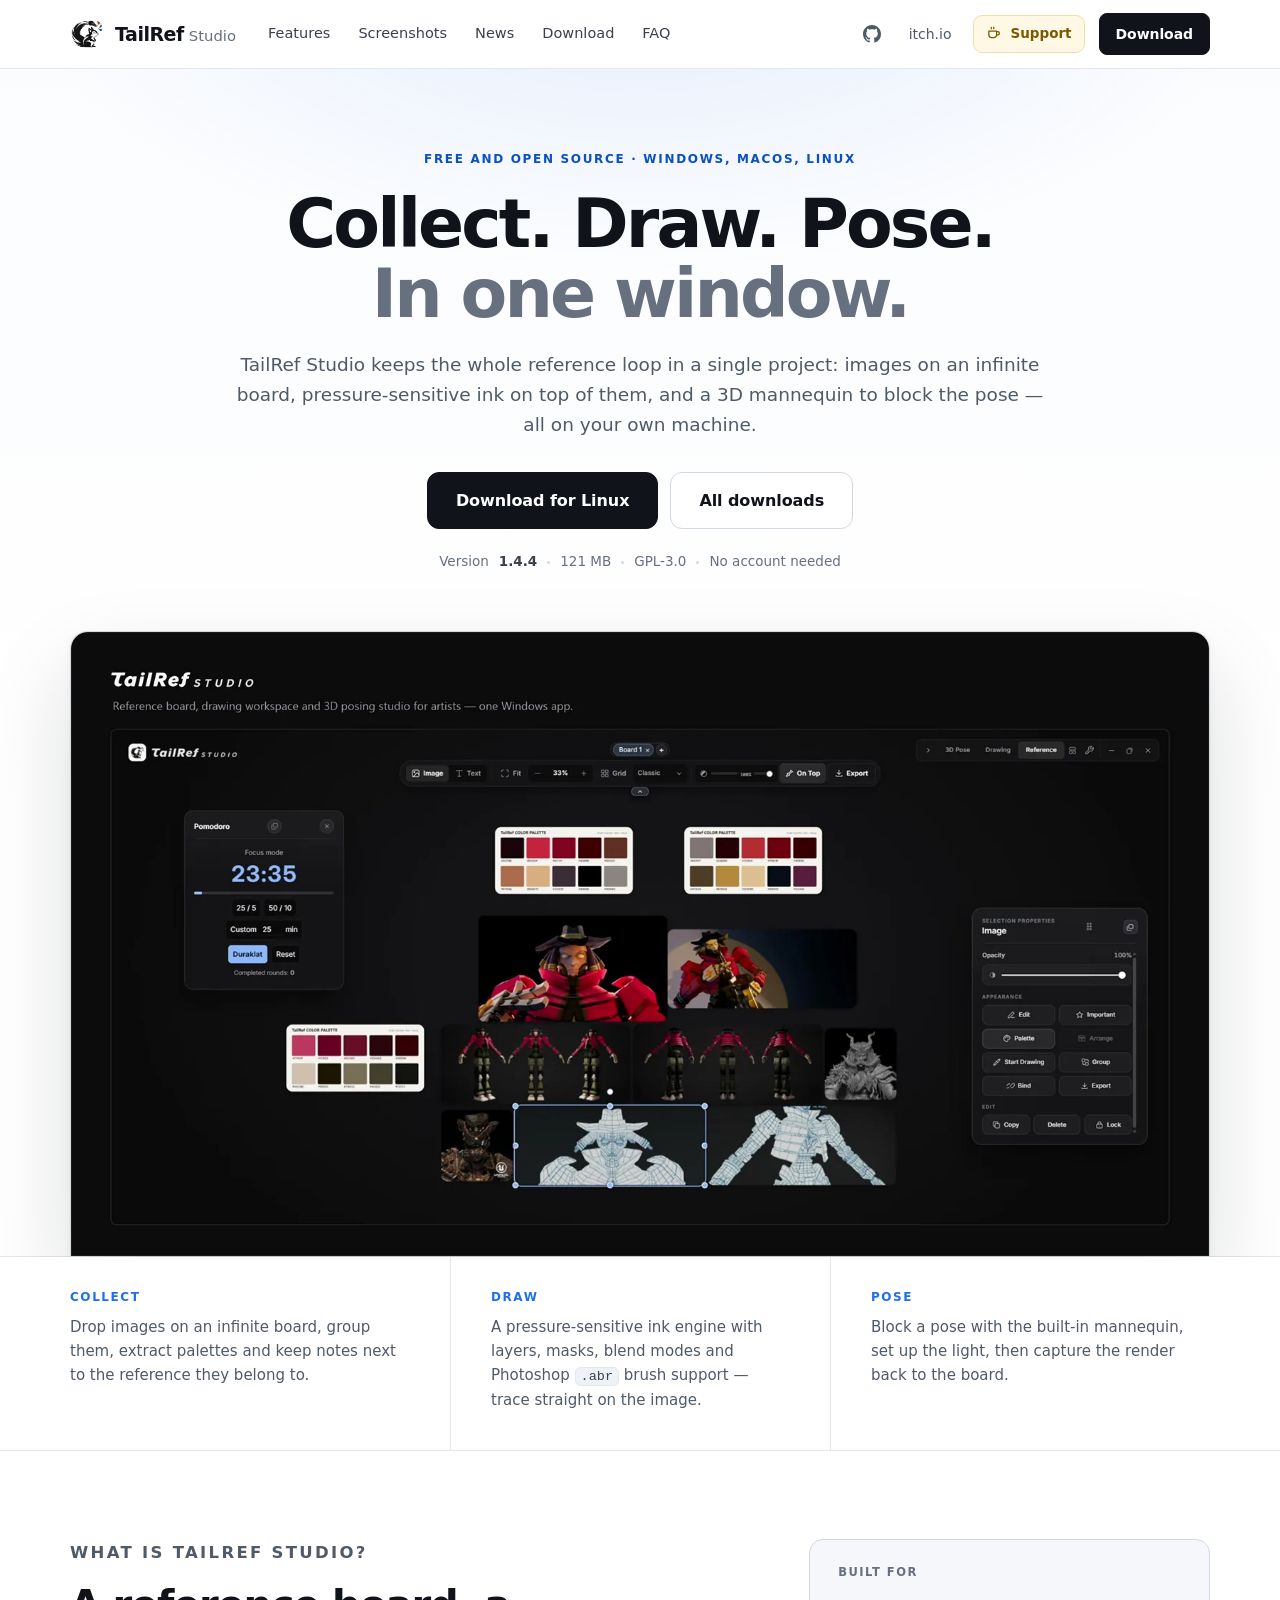
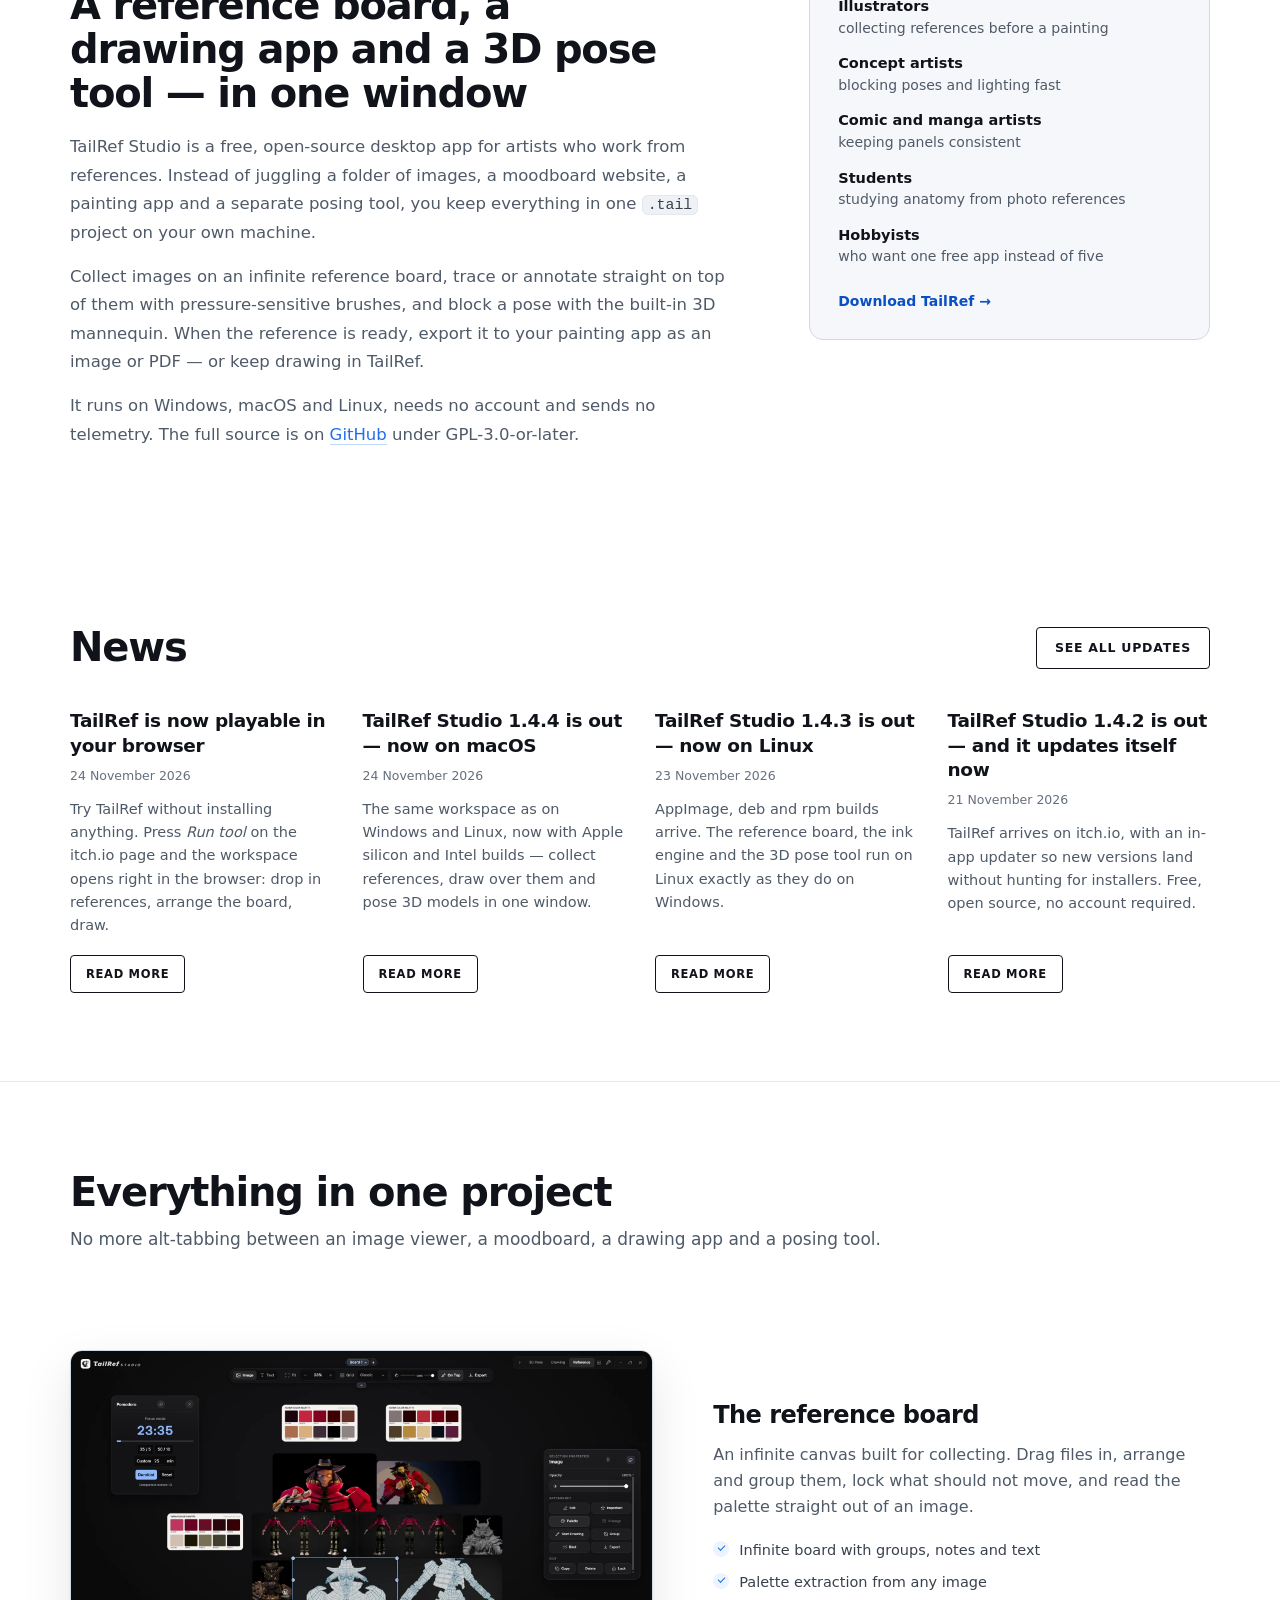
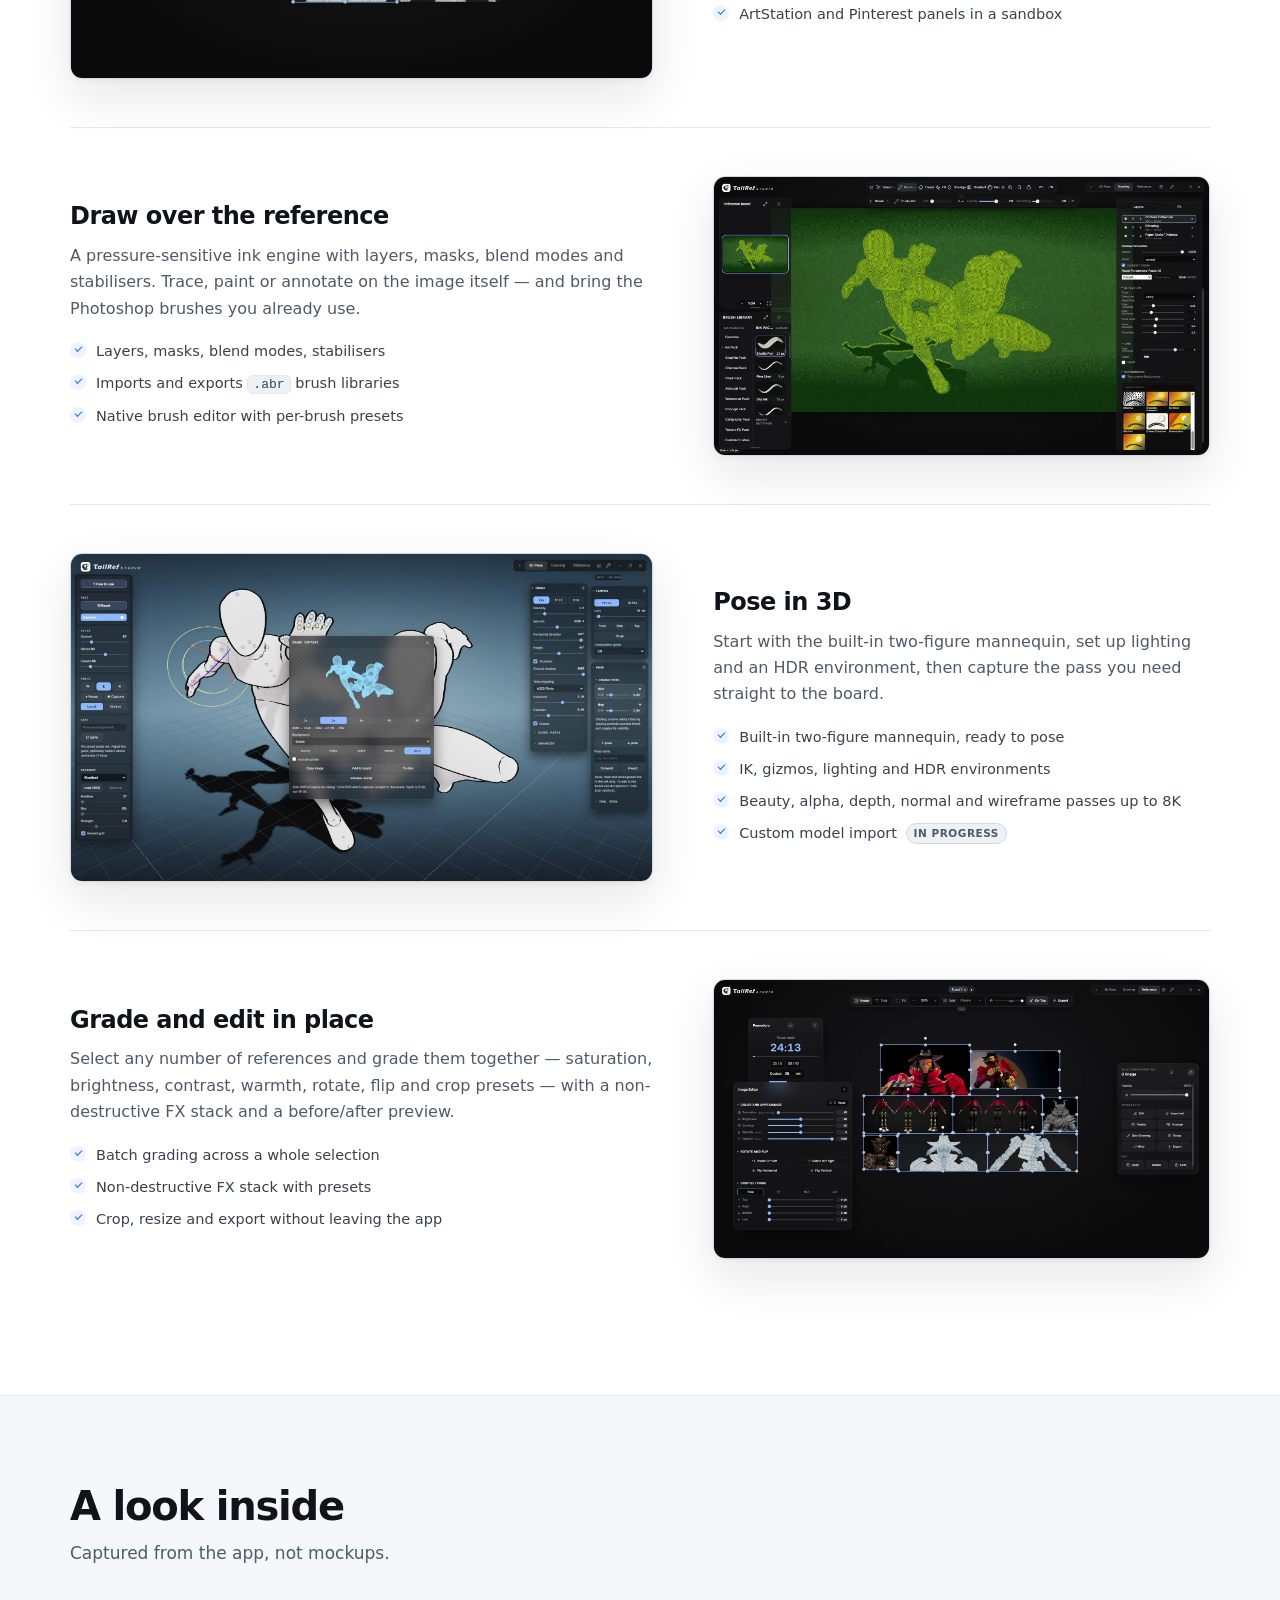
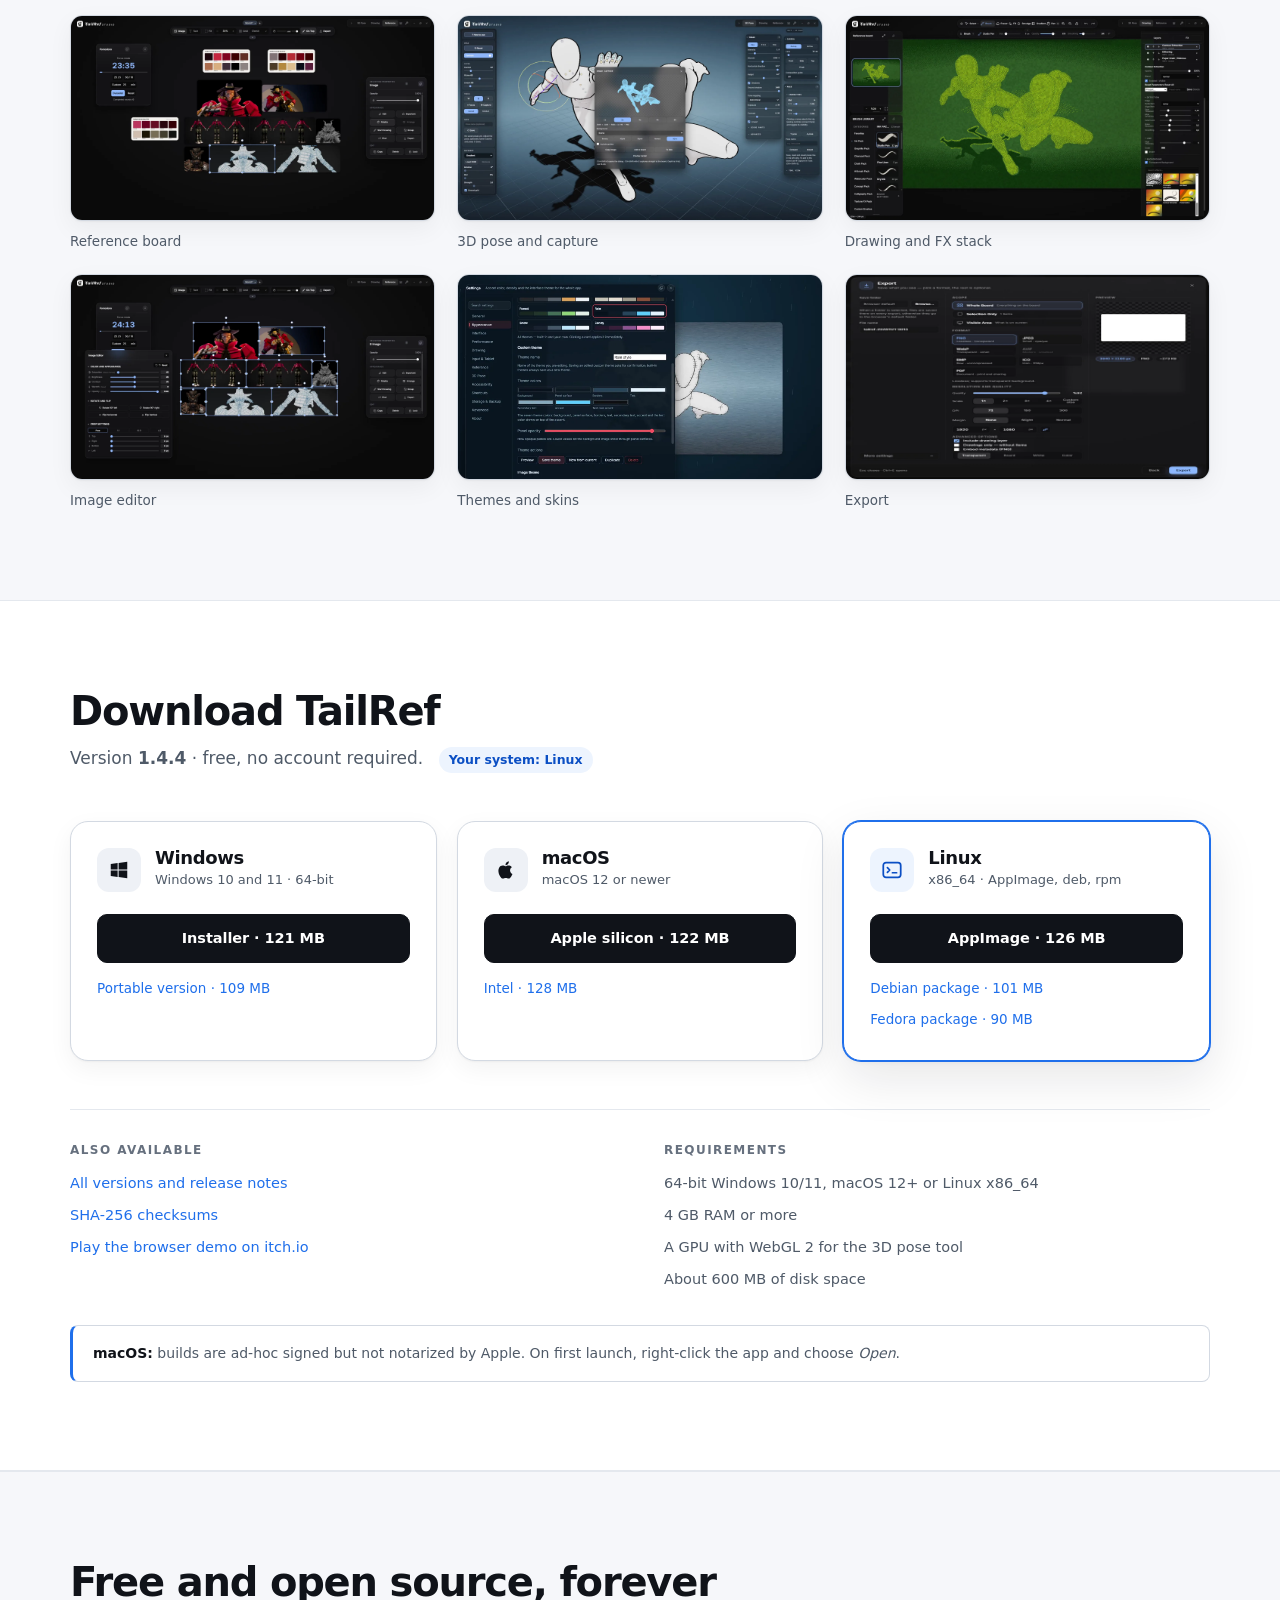
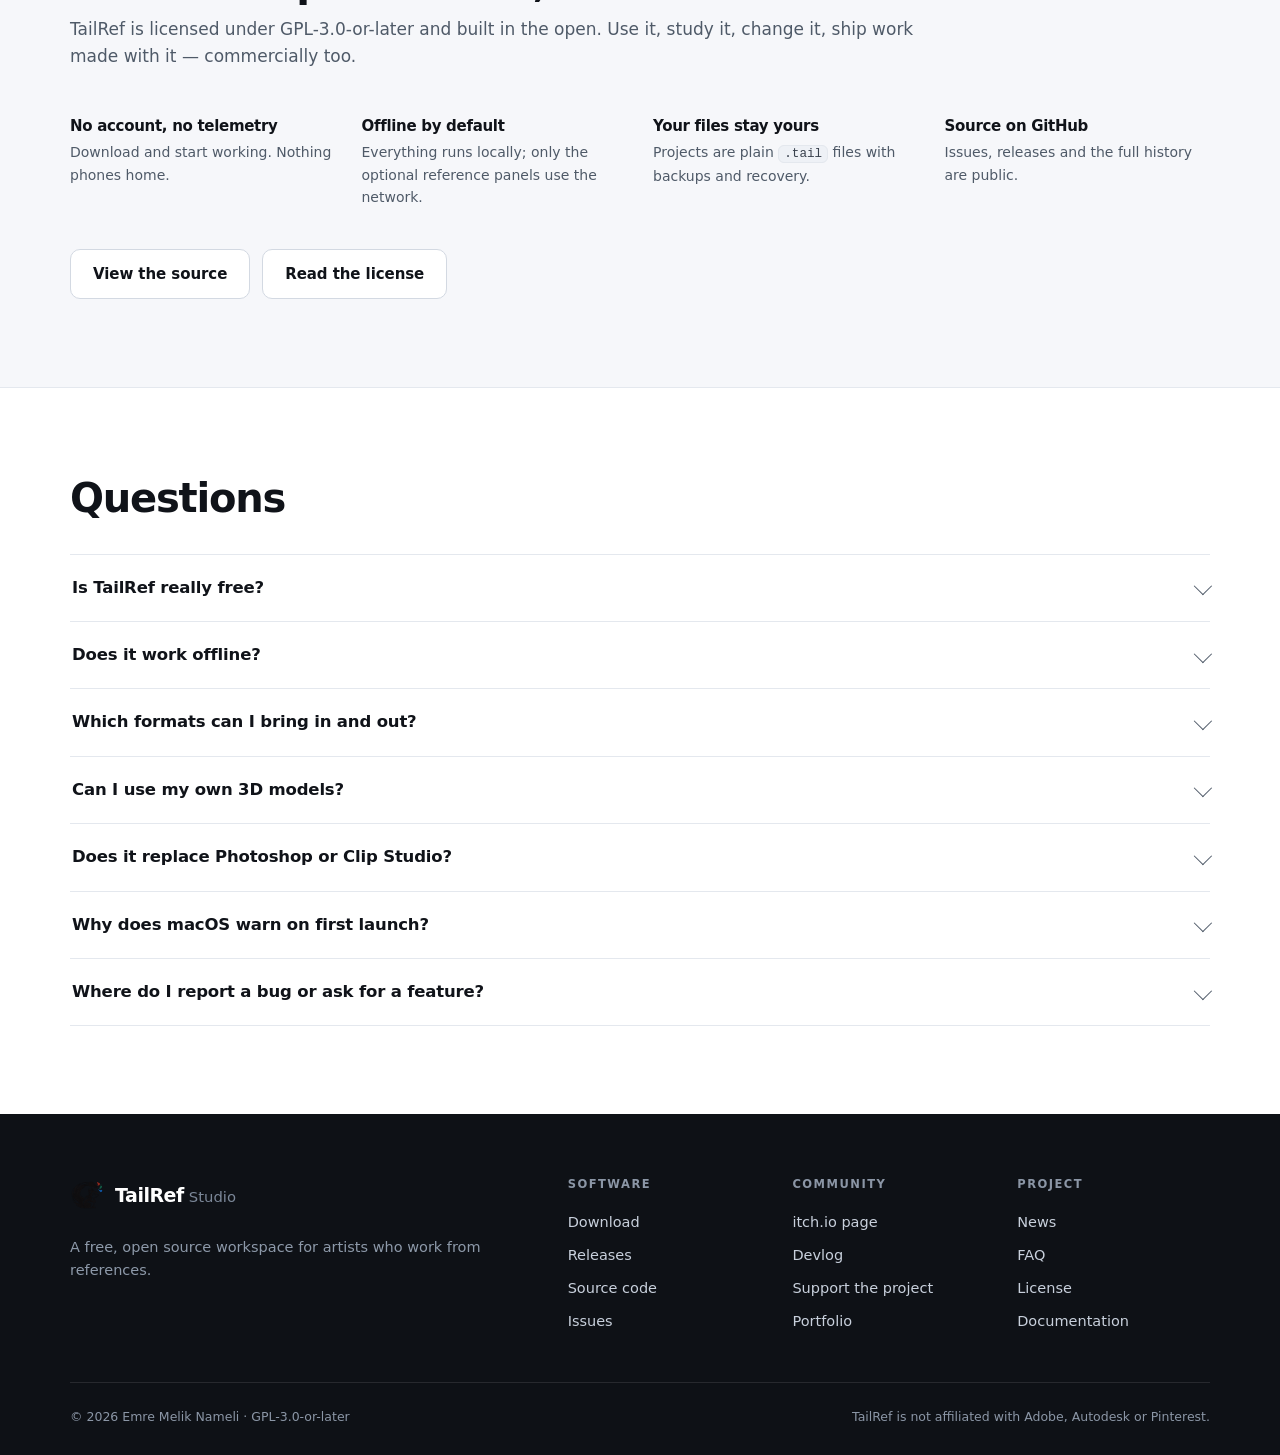
==== index.html @ 1ef4d55d "TailRef Studio website" ====
<!doctype html>
<html lang="en">
<head>
<meta charset="utf-8">
<meta name="viewport" content="width=device-width, initial-scale=1">
<title>TailRef Studio — Reference Board &amp; 3D Pose Tool for Artists</title>
<meta name="description" content="Free, open-source app for artists: collect references on an infinite board, draw over them with pressure-sensitive ink and pose 3D models in one window.">
<link rel="canonical" href="https://tailref.github.io/">
<meta name="robots" content="index, follow, max-image-preview:large, max-snippet:-1">
<meta name="theme-color" content="#ffffff">
<meta name="author" content="Emre Melik Nameli">
<meta name="color-scheme" content="light">
<link rel="preconnect" href="https://api.github.com" crossorigin>
<link rel="alternate" type="application/rss+xml" title="TailRef Studio news" href="https://tailref.github.io/feed.xml">

<meta property="og:type" content="website">
<meta property="og:locale" content="en_US">
<meta property="og:site_name" content="TailRef Studio">
<meta property="og:title" content="TailRef Studio — collect, draw and pose in one window">
<meta property="og:description" content="A free, open source workspace for artists: reference board, pressure-sensitive ink and a 3D pose tool in one project.">
<meta property="og:url" content="https://tailref.github.io/">
<meta property="og:image" content="https://tailref.github.io/assets/og.png">
<meta property="og:image:width" content="1280">
<meta property="og:image:height" content="640">
<meta property="og:image:alt" content="TailRef Studio workspace with a reference board, palettes and 3D poses">

<meta name="twitter:card" content="summary_large_image">
<meta name="twitter:title" content="TailRef Studio — collect, draw and pose in one window">
<meta name="twitter:description" content="Free, open source reference board, ink workspace and 3D pose tool for artists.">
<meta name="twitter:image" content="https://tailref.github.io/assets/og.png">

<link rel="icon" href="assets/favicon.png" sizes="256x256" type="image/png">
<link rel="apple-touch-icon" href="assets/favicon.png">
<link rel="stylesheet" href="styles.css">
<link rel="preload" as="image" href="assets/hero.webp" type="image/webp" fetchpriority="high">

<script type="application/ld+json">
{
  "@context": "https://schema.org",
  "@graph": [
    {
      "@type": "WebSite",
      "@id": "https://tailref.github.io/#website",
      "url": "https://tailref.github.io/",
      "name": "TailRef Studio",
      "description": "Free, open-source reference board, ink workspace and 3D pose tool for artists.",
      "inLanguage": "en",
      "publisher": { "@id": "https://tailref.github.io/#organization" }
    },
    {
      "@type": "Organization",
      "@id": "https://tailref.github.io/#organization",
      "name": "TailRef Studio",
      "url": "https://tailref.github.io/",
      "description": "An independent studio building free, open-source tools for artists.",
      "logo": {
        "@type": "ImageObject",
        "url": "https://tailref.github.io/assets/logo.png",
        "width": 512,
        "height": 512
      },
      "founder": { "@type": "Person", "name": "Emre Melik Nameli", "url": "https://roxsmb.github.io" },
      "sameAs": [
        "https://github.com/Roxsmb/tailref",
        "https://github.com/tailref",
        "https://roxsmb.itch.io/tailref",
        "https://www.buymeacoffee.com/roxsmb",
        "https://roxsmb.github.io"
      ]
    },
    {
      "@type": "SoftwareApplication",
      "@id": "https://tailref.github.io/#app",
      "name": "TailRef Studio",
      "alternateName": "TailRef",
      "applicationCategory": "DesignApplication",
      "applicationSubCategory": "Reference board, drawing and 3D posing app for artists",
      "operatingSystem": "Windows 10, Windows 11, macOS 12 or newer, Linux x86_64",
      "softwareVersion": "1.4.4",
      "license": "https://www.gnu.org/licenses/gpl-3.0.html",
      "isAccessibleForFree": true,
      "offers": { "@type": "Offer", "price": "0", "priceCurrency": "USD" },
      "downloadUrl": "https://tailref.github.io/#download",
      "installUrl": "https://tailref.github.io/#download",
      "releaseNotes": "https://tailref.github.io/news/release.html",
      "description": "TailRef Studio keeps the whole reference loop in one project: images on an infinite board, pressure-sensitive ink on top of them and a 3D mannequin to block the pose.",
      "featureList": [
        "Infinite reference board with groups, notes and palette extraction",
        "Pressure-sensitive ink engine with layers, masks and blend modes",
        "Photoshop .abr brush import and export",
        "3D posing with a built-in two-figure mannequin, IK and lighting",
        "Beauty, alpha, depth, normal and wireframe render passes up to 8K",
        "Batch image grading with a non-destructive FX stack",
        "Works offline; projects are plain .tail files"
      ],
      "screenshot": [
        "https://tailref.github.io/assets/board.jpg",
        "https://tailref.github.io/assets/draw.jpg",
        "https://tailref.github.io/assets/pose.jpg",
        "https://tailref.github.io/assets/editor.jpg"
      ],
      "author": { "@id": "https://tailref.github.io/#organization" },
      "publisher": { "@id": "https://tailref.github.io/#organization" },
      "sameAs": [
        "https://github.com/Roxsmb/tailref",
        "https://roxsmb.itch.io/tailref"
      ]
    },
    {
      "@type": "FAQPage",
      "@id": "https://tailref.github.io/#faq",
      "mainEntity": [
        {
          "@type": "Question",
          "name": "Is TailRef really free?",
          "acceptedAnswer": {
            "@type": "Answer",
            "text": "Yes. TailRef is free and open source under GPL-3.0-or-later. There is no paid tier, no subscription and no account. Donations are optional."
          }
        },
        {
          "@type": "Question",
          "name": "Does TailRef work offline?",
          "acceptedAnswer": {
            "@type": "Answer",
            "text": "Yes. Everything runs on your machine and projects are plain .tail files on your disk. Only the optional ArtStation and Pinterest panels and update checks use the internet."
          }
        },
        {
          "@type": "Question",
          "name": "Which formats can I bring in and out?",
          "acceptedAnswer": {
            "@type": "Answer",
            "text": "Images in the common web and print formats, plus Photoshop .abr brush libraries. Export as PNG, JPEG, WebP, AVIF, BMP, ICO or PDF."
          }
        },
        {
          "@type": "Question",
          "name": "Can I use my own 3D models?",
          "acceptedAnswer": {
            "@type": "Answer",
            "text": "Not yet. The built-in two-figure mannequin covers most posing work today, and loading your own FBX, GLTF/GLB and OBJ files is in development. Follow the devlog for updates."
          }
        },
        {
          "@type": "Question",
          "name": "Does TailRef replace Photoshop or Clip Studio?",
          "acceptedAnswer": {
            "@type": "Answer",
            "text": "No. TailRef is built for the reference and blocking stage: collect, annotate, pose, and take the result into your painting app as an image or PDF."
          }
        },
        {
          "@type": "Question",
          "name": "Why does macOS warn on first launch?",
          "acceptedAnswer": {
            "@type": "Answer",
            "text": "The builds are ad-hoc signed but not notarized by Apple. Right-click the app and choose Open once; after that it launches normally."
          }
        },
        {
          "@type": "Question",
          "name": "Where do I report a bug or ask for a feature?",
          "acceptedAnswer": {
            "@type": "Answer",
            "text": "Open an issue on GitHub. Small reproductions with the project file attached are the fastest way to get a fix."
          }
        }
      ]
    }
  ]
}
</script>
</head>
<body>
<a class="skip-link" href="#main">Skip to content</a>

<header class="site-head">
  <div class="wrap head-inner">
    <a class="brand" href="./" aria-label="TailRef Studio — home">
      <img class="brand-mark" src="assets/logo.png" width="36" height="36" alt="" decoding="async">
      <span class="brand-text">TailRef<em>Studio</em></span>
    </a>

          <button class="nav-btn" type="button" aria-label="Menu" aria-expanded="false" aria-controls="site-nav">
        <svg viewBox="0 0 24 24" width="18" height="18" fill="none" stroke="currentColor" stroke-width="2" stroke-linecap="round" aria-hidden="true"><path d="M4 7h16M4 12h16M4 17h16"/></svg>
      </button>
    <nav class="site-nav" id="site-nav" aria-label="Main">
      <a href="#features">Features</a>
      <a href="#screens">Screenshots</a>
      <a href="#news">News</a>
      <a href="#download">Download</a>
      <a href="#faq">FAQ</a>
    </nav>

    <div class="head-actions">
      <a class="head-link" href="https://github.com/Roxsmb/tailref" rel="noopener" aria-label="Source code on GitHub">
        <svg viewBox="0 0 16 16" width="18" height="18" aria-hidden="true" fill="currentColor"><path d="M8 0C3.58 0 0 3.58 0 8c0 3.54 2.29 6.53 5.47 7.59.4.07.55-.17.55-.38 0-.19-.01-.82-.01-1.49-2.01.37-2.53-.49-2.69-.94-.09-.23-.48-.94-.82-1.13-.28-.15-.68-.52-.01-.53.63-.01 1.08.58 1.23.82.72 1.21 1.87.87 2.33.66.07-.52.28-.87.51-1.07-1.78-.2-3.64-.89-3.64-3.95 0-.87.31-1.59.82-2.15-.08-.2-.36-1.02.08-2.12 0 0 .67-.21 2.2.82.64-.18 1.32-.27 2-.27s1.36.09 2 .27c1.53-1.04 2.2-.82 2.2-.82.44 1.1.16 1.92.08 2.12.51.56.82 1.27.82 2.15 0 3.07-1.87 3.75-3.65 3.95.29.25.54.73.54 1.48 0 1.07-.01 1.93-.01 2.2 0 .21.15.46.55.38A7.995 7.995 0 0 0 16 8c0-4.42-3.58-8-8-8Z"/></svg>
      </a>
      <a class="head-link head-link-text" href="https://roxsmb.itch.io/tailref" rel="noopener">itch.io</a>
            <a class="head-link head-link-support" href="https://www.buymeacoffee.com/roxsmb" rel="noopener" aria-label="Support TailRef — buy me a coffee">
        <svg viewBox="0 0 24 24" width="17" height="17" fill="none" stroke="currentColor" stroke-width="1.8" stroke-linecap="round" stroke-linejoin="round" aria-hidden="true"><path d="M4 8.5h11v5.2a4 4 0 0 1-4 4H8a4 4 0 0 1-4-4V8.5Z"/><path d="M15 9.5h1.7a2.2 2.2 0 0 1 0 4.4H15"/><path d="M7.5 3.4v1.8M11 3v2.2"/></svg>
        <span class="support-text">Support</span>
      </a>
      <a class="btn btn-sm" href="#download" data-primary-download>Download</a>
    </div>
  </div>
</header>

<main id="main">

  <section class="hero">
    <div class="wrap hero-copy">
      <p class="eyebrow">Free and open source · Windows, macOS, Linux</p>
      <h1>Collect. Draw. Pose.<span>In one window.</span></h1>
      <p class="lede">TailRef Studio keeps the whole reference loop in a single project: images on an infinite board, pressure-sensitive ink on top of them, and a 3D mannequin to block the pose — all on your own machine.</p>

      <div class="hero-cta">
        <a class="btn btn-lg" href="https://github.com/Roxsmb/tailref/releases/download/v1.4.4/Windows-TailRef-1.4.4-Setup.exe" data-primary-download data-os-label>Download for Windows</a>
        <a class="btn btn-lg btn-ghost" href="#download">All downloads</a>
      </div>

      <p class="hero-meta">
        Version <strong data-version>1.4.4</strong>
        <span class="dot" aria-hidden="true"></span> <span data-os-size>121 MB</span>
        <span class="dot" aria-hidden="true"></span> GPL-3.0
        <span class="dot" aria-hidden="true"></span> No account needed
      </p>
    </div>

    <figure class="hero-shot">
      <div class="wrap">
        <picture><source srcset="assets/hero.webp" type="image/webp"><img src="assets/hero.png" width="1600" height="878" alt="The TailRef Studio workspace: a reference board with palettes, 3D poses, a selection panel and a pomodoro timer" fetchpriority="high" decoding="async"></picture>
      </div>
    </figure>
  </section>

  <section class="pillars" aria-label="What TailRef does">
    <div class="wrap pillars-grid">
      <div class="pillar">
        <h2>Collect</h2>
        <p>Drop images on an infinite board, group them, extract palettes and keep notes next to the reference they belong to.</p>
      </div>
      <div class="pillar">
        <h2>Draw</h2>
        <p>A pressure-sensitive ink engine with layers, masks, blend modes and Photoshop <code>.abr</code> brush support — trace straight on the image.</p>
      </div>
      <div class="pillar">
        <h2>Pose</h2>
        <p>Block a pose with the built-in mannequin, set up the light, then capture the render back to the board.</p>
      </div>
    </div>
  </section>

  <section id="what-is" class="section intro">
    <div class="wrap intro-grid">
      <div class="intro-copy">
        <p class="eyebrow">What is TailRef Studio?</p>
        <h2 class="section-title">A reference board, a drawing app and a 3D pose tool — in one window</h2>
        <p>TailRef Studio is a free, open-source desktop app for artists who work from references. Instead of juggling a folder of images, a moodboard website, a painting app and a separate posing tool, you keep everything in one <code>.tail</code> project on your own machine.</p>
        <p>Collect images on an infinite reference board, trace or annotate straight on top of them with pressure-sensitive brushes, and block a pose with the built-in 3D mannequin. When the reference is ready, export it to your painting app as an image or PDF — or keep drawing in TailRef.</p>
        <p>It runs on Windows, macOS and Linux, needs no account and sends no telemetry. The full source is on <a href="https://github.com/Roxsmb/tailref" rel="noopener">GitHub</a> under GPL-3.0-or-later.</p>
      </div>
      <aside class="intro-side">
        <h3>Built for</h3>
        <ul class="intro-list">
          <li><strong>Illustrators</strong> collecting references before a painting</li>
          <li><strong>Concept artists</strong> blocking poses and lighting fast</li>
          <li><strong>Comic and manga artists</strong> keeping panels consistent</li>
          <li><strong>Students</strong> studying anatomy from photo references</li>
          <li><strong>Hobbyists</strong> who want one free app instead of five</li>
        </ul>
        <a class="link-arrow" href="#download">Download TailRef <span aria-hidden="true">→</span></a>
      </aside>
    </div>
  </section>

  <section id="news" class="section news">
    <div class="wrap">
      <div class="section-head">
        <h2 class="section-title">News</h2>
        <a class="btn btn-outline" href="news/">See all updates</a>
      </div>

      <div class="news-grid" data-news-list data-news-base="news/" data-news-limit="4" data-news-feed="news.json">
        <article class="news-card" data-date="2026-11-24">
          <h3><a href="news/tailref-is-now-playable-in-your-browser.html" rel="noopener">TailRef is now playable in your browser</a></h3>
          <p class="news-date">24 November 2026</p>
          <p class="news-excerpt">Try TailRef without installing anything. Press <em>Run tool</em> on the itch.io page and the workspace opens right in the browser: drop in references, arrange the board, draw.</p>
          <a class="btn btn-outline btn-xs" href="news/tailref-is-now-playable-in-your-browser.html" rel="noopener" >Read more<span class="sr-only">: TailRef is now playable in your browser</span></a>
        </article>

        <article class="news-card" data-release="1.4.4" data-date="2026-11-24">
          <h3><a href="news/tailref-studio-144-is-out-now-on-macos.html" rel="noopener">TailRef Studio 1.4.4 is out — now on macOS</a></h3>
          <p class="news-date">24 November 2026</p>
          <p class="news-excerpt">The same workspace as on Windows and Linux, now with Apple silicon and Intel builds — collect references, draw over them and pose 3D models in one window.</p>
          <a class="btn btn-outline btn-xs" href="news/tailref-studio-144-is-out-now-on-macos.html" rel="noopener" >Read more<span class="sr-only">: TailRef Studio 1.4.4 is out — now on macOS</span></a>
        </article>

        <article class="news-card" data-release="1.4.3" data-date="2026-11-23">
          <h3><a href="news/tailref-studio-143-is-out-now-on-linux.html" rel="noopener">TailRef Studio 1.4.3 is out — now on Linux</a></h3>
          <p class="news-date">23 November 2026</p>
          <p class="news-excerpt">AppImage, deb and rpm builds arrive. The reference board, the ink engine and the 3D pose tool run on Linux exactly as they do on Windows.</p>
          <a class="btn btn-outline btn-xs" href="news/tailref-studio-143-is-out-now-on-linux.html" rel="noopener" >Read more<span class="sr-only">: TailRef Studio 1.4.3 is out — now on Linux</span></a>
        </article>

        <article class="news-card" data-release="1.4.2" data-date="2026-11-21">
          <h3><a href="news/tailref-studio-142-is-out-and-it-updates-itself-now.html" rel="noopener">TailRef Studio 1.4.2 is out — and it updates itself now</a></h3>
          <p class="news-date">21 November 2026</p>
          <p class="news-excerpt">TailRef arrives on itch.io, with an in-app updater so new versions land without hunting for installers. Free, open source, no account required.</p>
          <a class="btn btn-outline btn-xs" href="news/tailref-studio-142-is-out-and-it-updates-itself-now.html" rel="noopener" >Read more<span class="sr-only">: TailRef Studio 1.4.2 is out — and it updates itself now</span></a>
        </article>
      </div>
    </div>
  </section>

  <section id="features" class="section">
    <div class="wrap">
      <h2 class="section-title">Everything in one project</h2>
      <p class="section-sub">No more alt-tabbing between an image viewer, a moodboard, a drawing app and a posing tool.</p>

      <article class="feature">
        <div class="feature-media">
          <picture><source srcset="assets/board.webp" type="image/webp"><img src="assets/board.jpg" width="1920" height="1080" loading="lazy" alt="Reference board with grouped images, colour palettes and selected images" decoding="async"></picture>
        </div>
        <div class="feature-copy">
          <h3>The reference board</h3>
          <p>An infinite canvas built for collecting. Drag files in, arrange and group them, lock what should not move, and read the palette straight out of an image.</p>
          <ul class="checks">
            <li>Infinite board with groups, notes and text</li>
            <li>Palette extraction from any image</li>
            <li>ArtStation and Pinterest panels in a sandbox</li>
          </ul>
        </div>
      </article>

      <article class="feature reverse">
        <div class="feature-media">
          <picture><source srcset="assets/draw.webp" type="image/webp"><img src="assets/draw.jpg" width="1920" height="1080" loading="lazy" alt="Drawing over a reference image with the brush engine and the FX stack" decoding="async"></picture>
        </div>
        <div class="feature-copy">
          <h3>Draw over the reference</h3>
          <p>A pressure-sensitive ink engine with layers, masks, blend modes and stabilisers. Trace, paint or annotate on the image itself — and bring the Photoshop brushes you already use.</p>
          <ul class="checks">
            <li>Layers, masks, blend modes, stabilisers</li>
            <li>Imports and exports <code>.abr</code> brush libraries</li>
            <li>Native brush editor with per-brush presets</li>
          </ul>
        </div>
      </article>

      <article class="feature">
        <div class="feature-media">
          <picture><source srcset="assets/pose.webp" type="image/webp"><img src="assets/pose.jpg" width="1920" height="1080" loading="lazy" alt="Posing a 3D mannequin and capturing renders to the reference board" decoding="async"></picture>
        </div>
        <div class="feature-copy">
          <h3>Pose in 3D</h3>
          <p>Start with the built-in two-figure mannequin, set up lighting and an HDR environment, then capture the pass you need straight to the board.</p>
          <ul class="checks">
            <li>Built-in two-figure mannequin, ready to pose</li>
            <li>IK, gizmos, lighting and HDR environments</li>
            <li>Beauty, alpha, depth, normal and wireframe passes up to 8K</li>
            <li>Custom model import <span class="soon">in progress</span></li>
          </ul>
        </div>
      </article>

      <article class="feature reverse">
        <div class="feature-media">
          <picture><source srcset="assets/editor.webp" type="image/webp"><img src="assets/editor.jpg" width="1920" height="1080" loading="lazy" alt="The built-in image editor with crop, resize and adjustment tools" decoding="async"></picture>
        </div>
        <div class="feature-copy">
          <h3>Grade and edit in place</h3>
          <p>Select any number of references and grade them together — saturation, brightness, contrast, warmth, rotate, flip and crop presets — with a non-destructive FX stack and a before/after preview.</p>
          <ul class="checks">
            <li>Batch grading across a whole selection</li>
            <li>Non-destructive FX stack with presets</li>
            <li>Crop, resize and export without leaving the app</li>
          </ul>
        </div>
      </article>
    </div>
  </section>

  <section id="screens" class="section section-soft">
    <div class="wrap">
      <h2 class="section-title">A look inside</h2>
      <p class="section-sub">Captured from the app, not mockups.</p>
      <div class="gallery">
        <figure>
          <a href="assets/board.jpg" target="_blank" rel="noopener"><picture><source srcset="assets/board.webp" type="image/webp"><img src="assets/board.jpg" width="1920" height="1080" loading="lazy" alt="Reference board with grouped images and palettes" decoding="async"></picture></a>
          <figcaption>Reference board</figcaption>
        </figure>
        <figure>
          <a href="assets/pose.jpg" target="_blank" rel="noopener"><picture><source srcset="assets/pose.webp" type="image/webp"><img src="assets/pose.jpg" width="1920" height="1080" loading="lazy" alt="3D mannequin posed and captured to the board" decoding="async"></picture></a>
          <figcaption>3D pose and capture</figcaption>
        </figure>
        <figure>
          <a href="assets/draw.jpg" target="_blank" rel="noopener"><picture><source srcset="assets/draw.webp" type="image/webp"><img src="assets/draw.jpg" width="1920" height="1080" loading="lazy" alt="Drawing over a reference with the FX stack open" decoding="async"></picture></a>
          <figcaption>Drawing and FX stack</figcaption>
        </figure>
        <figure>
          <a href="assets/editor.jpg" target="_blank" rel="noopener"><picture><source srcset="assets/editor.webp" type="image/webp"><img src="assets/editor.jpg" width="1920" height="1080" loading="lazy" alt="The built-in image editor" decoding="async"></picture></a>
          <figcaption>Image editor</figcaption>
        </figure>
        <figure>
          <a href="assets/themes.jpg" target="_blank" rel="noopener"><picture><source srcset="assets/themes.webp" type="image/webp"><img src="assets/themes.jpg" width="1320" height="742" loading="lazy" alt="Interface themes" decoding="async"></picture></a>
          <figcaption>Themes and skins</figcaption>
        </figure>
        <figure>
          <a href="assets/export.jpg" target="_blank" rel="noopener"><picture><source srcset="assets/export.webp" type="image/webp"><img src="assets/export.jpg" width="1600" height="900" loading="lazy" alt="Export dialog" decoding="async"></picture></a>
          <figcaption>Export</figcaption>
        </figure>
      </div>
    </div>
  </section>

  <section id="download" class="section download">
    <div class="wrap">
      <h2 class="section-title">Download TailRef</h2>
      <p class="section-sub">
        Version <strong data-version>1.4.4</strong> · free, no account required.
        <span class="os-hint" data-os-hint hidden></span>
      </p>

      <div class="os-grid">
        <article class="os-card" data-os="windows">
          <header class="os-head">
            <span class="os-icon" aria-hidden="true">
              <svg viewBox="0 0 24 24" width="22" height="22" fill="currentColor"><path d="M3 5.5 10.5 4.4v7.1H3V5.5Zm8.6-1.2L21 3v8.5h-9.4V4.3ZM3 12.5h7.5v7.1L3 18.5v-6Zm8.6 0H21V21l-9.4-1.3v-7.2Z"/></svg>
            </span>
            <div>
              <h3>Windows</h3>
              <p class="os-sub">Windows 10 and 11 · 64-bit</p>
            </div>
          </header>
          <a class="btn btn-block" href="https://github.com/Roxsmb/tailref/releases/download/v1.4.4/Windows-TailRef-1.4.4-Setup.exe" data-asset="Windows-{v}-Setup.exe">Installer · 121 MB</a>
          <a class="link-quiet" href="https://github.com/Roxsmb/tailref/releases/download/v1.4.4/Windows-TailRef-1.4.4-Portable.exe" data-asset="Windows-{v}-Portable.exe">Portable version · 109 MB</a>
        </article>

        <article class="os-card" data-os="macos">
          <header class="os-head">
            <span class="os-icon" aria-hidden="true">
              <svg viewBox="0 0 24 24" width="22" height="22" fill="currentColor"><path d="M16.4 12.6c0-2.3 1.9-3.4 2-3.5-1.1-1.6-2.8-1.8-3.4-1.9-1.5-.1-2.8.8-3.5.8s-1.9-.8-3.1-.8c-1.6 0-3.1.9-3.9 2.3-1.7 2.9-.4 7.2 1.2 9.5.8 1.1 1.7 2.4 3 2.3 1.2 0 1.6-.7 3.1-.7s1.8.7 3 .7c1.3 0 2.1-1.1 2.9-2.3.9-1.3 1.3-2.6 1.3-2.7-.1 0-2.6-1-2.6-3.7ZM14.2 5.4c.6-.8 1.1-1.9.9-3-.9.1-2 .6-2.7 1.4-.6.7-1.1 1.8-.9 2.9 1 .1 2-.5 2.7-1.3Z"/></svg>
            </span>
            <div>
              <h3>macOS</h3>
              <p class="os-sub">macOS 12 or newer</p>
            </div>
          </header>
          <a class="btn btn-block" href="https://github.com/Roxsmb/tailref/releases/download/v1.4.4/macOS-TailRef-1.4.4-arm64.dmg" data-asset="macOS-{v}-arm64.dmg">Apple silicon · 122 MB</a>
          <a class="link-quiet" href="https://github.com/Roxsmb/tailref/releases/download/v1.4.4/macOS-TailRef-1.4.4-x64.dmg" data-asset="macOS-{v}-x64.dmg">Intel · 128 MB</a>
        </article>

        <article class="os-card" data-os="linux">
          <header class="os-head">
            <span class="os-icon" aria-hidden="true">
              <svg viewBox="0 0 24 24" width="22" height="22" fill="none" stroke="currentColor" stroke-width="1.9" stroke-linecap="round" stroke-linejoin="round"><rect x="2.5" y="4" width="19" height="16" rx="3"/><path d="m7 9.5 2.5 2.5L7 14.5"/><path d="M12.5 15H17"/></svg>
            </span>
            <div>
              <h3>Linux</h3>
              <p class="os-sub">x86_64 · AppImage, deb, rpm</p>
            </div>
          </header>
          <a class="btn btn-block" href="https://github.com/Roxsmb/tailref/releases/download/v1.4.4/Linux-TailRef-1.4.4-x86_64.AppImage" data-asset="Linux-{v}-x86_64.AppImage">AppImage · 126 MB</a>
          <a class="link-quiet" href="https://github.com/Roxsmb/tailref/releases/download/v1.4.4/Linux-TailRef-1.4.4-amd64.deb" data-asset="Linux-{v}-amd64.deb">Debian package · 101 MB</a>
          <a class="link-quiet" href="https://github.com/Roxsmb/tailref/releases/download/v1.4.4/Linux-TailRef-1.4.4-x86_64.rpm" data-asset="Linux-{v}-x86_64.rpm">Fedora package · 90 MB</a>
        </article>
      </div>

      <div class="dl-notes">
        <div>
          <h3>Also available</h3>
          <ul class="link-list">
            <li><a href="https://github.com/Roxsmb/tailref/releases" rel="noopener">All versions and release notes</a></li>
            <li><a href="https://github.com/Roxsmb/tailref/releases/download/v1.4.4/SHA256SUMS.txt" data-asset="SHA256SUMS.txt">SHA-256 checksums</a></li>
            <li><a href="https://roxsmb.itch.io/tailref" rel="noopener">Play the browser demo on itch.io</a></li>
          </ul>
        </div>
        <div>
          <h3>Requirements</h3>
          <ul class="link-list plain">
            <li>64-bit Windows 10/11, macOS 12+ or Linux x86_64</li>
            <li>4 GB RAM or more</li>
            <li>A GPU with WebGL 2 for the 3D pose tool</li>
            <li>About 600 MB of disk space</li>
          </ul>
        </div>
      </div>

      <p class="dl-warning"><strong>macOS:</strong> builds are ad-hoc signed but not notarized by Apple. On first launch, right-click the app and choose <em>Open</em>.</p>
    </div>
  </section>

  <section id="foss" class="section section-soft foss">
    <div class="wrap">
      <h2 class="section-title">Free and open source, forever</h2>
      <p class="section-sub">TailRef is licensed under GPL-3.0-or-later and built in the open. Use it, study it, change it, ship work made with it — commercially too.</p>
      <div class="foss-grid">
        <div><h3>No account, no telemetry</h3><p>Download and start working. Nothing phones home.</p></div>
        <div><h3>Offline by default</h3><p>Everything runs locally; only the optional reference panels use the network.</p></div>
        <div><h3>Your files stay yours</h3><p>Projects are plain <code>.tail</code> files with backups and recovery.</p></div>
        <div><h3>Source on GitHub</h3><p>Issues, releases and the full history are public.</p></div>
      </div>
      <p class="foss-cta">
        <a class="btn btn-ghost" href="https://github.com/Roxsmb/tailref" rel="noopener">View the source</a>
        <a class="btn btn-ghost" href="https://www.gnu.org/licenses/gpl-3.0.html" rel="noopener">Read the license</a>
      </p>
    </div>
  </section>

  <section id="faq" class="section faq">
    <div class="wrap">
      <h2 class="section-title">Questions</h2>
      <details>
        <summary>Is TailRef really free?</summary>
        <p>Yes. TailRef is free and open source under GPL-3.0-or-later. There is no paid tier, no subscription and no account. Donations are optional.</p>
      </details>
      <details>
        <summary>Does it work offline?</summary>
        <p>Yes. Everything runs on your machine and projects are plain <code>.tail</code> files on your disk. Only the optional ArtStation/Pinterest panels and update checks use the internet.</p>
      </details>
      <details>
        <summary>Which formats can I bring in and out?</summary>
        <p>Images in the common web and print formats, plus Photoshop <code>.abr</code> brush libraries. Export as PNG, JPEG, WebP, AVIF, BMP, ICO or PDF.</p>
      </details>
      <details>
        <summary>Can I use my own 3D models?</summary>
        <p>Not yet. The built-in two-figure mannequin covers most posing work today, and loading your own FBX, GLTF/GLB and OBJ files is being worked on right now — it will arrive in an update. Follow the <a href="https://roxsmb.itch.io/tailref/devlog" rel="noopener">devlog</a> to see when it lands.</p>
      </details>
      <details>
        <summary>Does it replace Photoshop or Clip Studio?</summary>
        <p>No. TailRef is built for the reference-and-blocking stage: collect, annotate, pose, and take the result into your painting app as an image or PDF.</p>
      </details>
      <details>
        <summary>Why does macOS warn on first launch?</summary>
        <p>The builds are ad-hoc signed but not notarized by Apple. Right-click the app and choose <em>Open</em> once; after that it launches normally.</p>
      </details>
      <details>
        <summary>Where do I report a bug or ask for a feature?</summary>
        <p>Open an issue on <a href="https://github.com/Roxsmb/tailref/issues" rel="noopener">GitHub</a>. Small reproductions with the project file attached are the fastest way to get a fix.</p>
      </details>
    </div>
  </section>

</main>

<footer class="site-foot">
  <div class="wrap foot-top">
    <div class="foot-brand">
      <a class="brand brand-light" href="./">
        <img class="brand-mark" src="assets/logo.png" width="36" height="36" alt="" decoding="async">
        <span class="brand-text">TailRef<em>Studio</em></span>
      </a>
      <p>A free, open source workspace for artists who work from references.</p>
    </div>

    <nav class="foot-cols" aria-label="Footer">
      <div>
        <h3>Software</h3>
        <a href="#download">Download</a>
        <a href="https://github.com/Roxsmb/tailref/releases" rel="noopener">Releases</a>
        <a href="https://github.com/Roxsmb/tailref" rel="noopener">Source code</a>
        <a href="https://github.com/Roxsmb/tailref/issues" rel="noopener">Issues</a>
      </div>
      <div>
        <h3>Community</h3>
        <a href="https://roxsmb.itch.io/tailref" rel="noopener">itch.io page</a>
        <a href="https://roxsmb.itch.io/tailref/devlog" rel="noopener">Devlog</a>
        <a href="https://www.buymeacoffee.com/roxsmb" rel="noopener">Support the project</a>
        <a href="https://roxsmb.github.io" rel="noopener">Portfolio</a>
      </div>
      <div>
        <h3>Project</h3>
        <a href="news/">News</a>
        <a href="#faq">FAQ</a>
        <a href="https://www.gnu.org/licenses/gpl-3.0.html" rel="noopener">License</a>
        <a href="https://github.com/Roxsmb/tailref/blob/main/README.md" rel="noopener">Documentation</a>
      </div>
    </nav>
  </div>

  <div class="wrap foot-legal">
    <span>© <span id="year">2026</span> Emre Melik Nameli · GPL-3.0-or-later</span>
    <span>TailRef is not affiliated with Adobe, Autodesk or Pinterest.</span>
  </div>
</footer>

<script src="releases.js" defer></script>
<script src="main.js" defer></script>
<script src="nav.js" defer></script>
</body>
</html>
---- styles.css ----
/* ============================================================
   TailRef Studio — site styles
   ============================================================ */

:root{
  --ink:#101319;
  --ink-2:#39414d;
  --muted:#4f5a68;
  --muted-2:#66707e;
  --line:#e4e8ee;
  --line-strong:#d3d9e2;
  --bg:#ffffff;
  --soft:#f6f7fa;
  --soft-2:#eef1f6;
  --accent:#1f6feb;
  --accent-ink:#0b4fc4;
  --accent-soft:rgba(31,111,235,.08);
  --radius:18px;
  --radius-sm:12px;
  --wrap:1140px;
  --ease:cubic-bezier(.22,1,.36,1);
  --shadow-sm:0 1px 2px rgba(16,19,25,.04),0 8px 24px rgba(16,19,25,.05);
  --shadow-md:0 2px 4px rgba(16,19,25,.04),0 18px 50px rgba(16,19,25,.10);
  --shadow-lg:0 4px 8px rgba(16,19,25,.05),0 40px 90px rgba(16,19,25,.14);
}

*{box-sizing:border-box}

html{
  scroll-behavior:smooth;
  scroll-padding-top:84px;
  -webkit-text-size-adjust:100%;
}

body{
  margin:0;
  background:var(--bg);
  color:var(--ink);
  font:16px/1.6 ui-sans-serif,system-ui,-apple-system,"Segoe UI",Roboto,"Helvetica Neue",Arial,sans-serif;
  -webkit-font-smoothing:antialiased;
  -moz-osx-font-smoothing:grayscale;
  text-rendering:optimizeLegibility;
}

img{max-width:100%;height:auto;display:block}
picture{display:block}
a{color:inherit;text-decoration:none}
[hidden]{display:none!important}
h1,h2,h3,h4{margin:0;letter-spacing:-.02em;line-height:1.15}
p{margin:0}
code{
  font-family:ui-monospace,SFMono-Regular,"JetBrains Mono",Consolas,monospace;
  font-size:.9em;
  background:var(--soft-2);
  border:1px solid var(--line);
  border-radius:6px;
  padding:1px 5px;
  color:var(--ink-2);
}

.wrap{width:min(var(--wrap),calc(100% - 48px));margin-inline:auto}

.skip-link{
  position:absolute;left:-9999px;top:0;z-index:100;
  background:var(--ink);color:#fff;padding:10px 16px;border-radius:0 0 8px 0;
}
.skip-link:focus{left:0}

/* ---------------- header ---------------- */

.site-head{
  position:sticky;top:0;z-index:50;
  background:rgba(255,255,255,.94);
  backdrop-filter:saturate(180%) blur(18px);
  border-bottom:1px solid var(--line);
}
.head-inner{
  display:flex;align-items:center;gap:32px;
  height:68px;
}

.brand{display:inline-flex;align-items:center;gap:11px;flex:none}
.brand-mark{
  width:34px;height:34px;object-fit:contain;flex:none;
  border-radius:9px;
}
.brand-text{
  font-size:19px;font-weight:750;letter-spacing:-.025em;color:var(--ink);
  display:inline-flex;align-items:baseline;gap:5px;
}
.brand-text em{
  font-style:normal;font-weight:500;font-size:.78em;letter-spacing:0;
  color:var(--muted-2);
}

.site-nav{
  display:flex;align-items:center;gap:28px;
  font-size:14.5px;font-weight:500;color:var(--ink-2);
  margin-right:auto;
}
.site-nav a{padding:6px 0;position:relative}
.site-nav a:hover{color:var(--ink)}
.site-nav a::after{
  content:"";position:absolute;left:0;right:0;bottom:0;height:2px;
  background:var(--ink);border-radius:2px;
  transform:scaleX(0);transform-origin:left;transition:transform .2s var(--ease);
}
.site-nav a:hover::after{transform:scaleX(1)}

.head-actions{display:flex;align-items:center;gap:14px;flex:none}
.head-link{
  display:inline-flex;align-items:center;justify-content:center;
  color:var(--muted);padding:6px;border-radius:8px;transition:color .15s,background .15s;
}
.head-link:hover{color:var(--ink);background:var(--soft)}
.head-link-text{font-size:14px;font-weight:500;padding:6px 8px}

.head-link-support{
  gap:7px;padding:7px 12px;border-radius:9px;
  background:#fff8e4;border:1px solid #f1dea6;color:#7a5900;
  font-size:13.5px;font-weight:600;
}
.head-link-support:hover{background:#fff2cd;border-color:#e6cc84;color:#6a4c00}
.head-link-support svg{flex:none}

.nav-btn{
  display:none;align-items:center;justify-content:center;
  width:38px;height:38px;flex:none;
  background:#fff;border:1px solid var(--line-strong);border-radius:9px;
  color:var(--ink);cursor:pointer;
  transition:background .15s,border-color .15s;
}
.nav-btn:hover{background:var(--soft);border-color:var(--muted-2)}
.nav-btn svg{display:block}

.sr-only{
  position:absolute;width:1px;height:1px;padding:0;margin:-1px;
  overflow:hidden;clip:rect(0 0 0 0);white-space:nowrap;border:0;
}

/* ---------------- buttons ---------------- */

.btn{
  display:inline-flex;align-items:center;justify-content:center;gap:8px;
  padding:12px 22px;border-radius:10px;border:1px solid var(--ink);
  background:var(--ink);color:#fff;
  font:inherit;font-size:15px;font-weight:600;letter-spacing:-.005em;
  cursor:pointer;white-space:nowrap;
  transition:transform .18s var(--ease),background .18s,border-color .18s,box-shadow .18s;
}
.btn:hover{background:#000;transform:translateY(-1px);box-shadow:0 10px 24px rgba(16,19,25,.18)}
.btn:active{transform:translateY(0)}

.btn-sm{padding:9px 16px;font-size:14px;border-radius:8px}
.btn-lg{padding:15px 28px;font-size:16px;border-radius:12px}
.btn-block{width:100%;padding:12px 16px;font-size:14.5px}

.btn-ghost{
  background:#fff;color:var(--ink);border-color:var(--line-strong);
}
.btn-ghost:hover{background:var(--soft);border-color:var(--muted-2);box-shadow:none}

.btn-outline{
  background:transparent;color:var(--ink);border:1px solid var(--ink);
  font-size:12.5px;font-weight:600;letter-spacing:.06em;text-transform:uppercase;
  padding:10px 18px;border-radius:4px;
}
.btn-outline:hover{background:var(--ink);color:#fff;box-shadow:none;transform:none}
.btn-xs{padding:9px 15px;font-size:11.5px}

/* ---------------- hero ---------------- */

.hero{
  padding:76px 0 0;
  background:
    radial-gradient(900px 460px at 50% -10%,rgba(31,111,235,.10),transparent 70%),
    linear-gradient(180deg,#fbfcfe 0%,#ffffff 62%);
  border-bottom:1px solid var(--line);
}
.hero-copy{text-align:center;max-width:860px}

.eyebrow{
  display:inline-block;margin:0 0 20px;
  font-size:12px;font-weight:700;letter-spacing:.14em;text-transform:uppercase;
  color:var(--accent-ink);
}
.hero h1{
  font-size:clamp(40px,6.2vw,68px);
  font-weight:780;letter-spacing:-.042em;line-height:1.02;
  margin:0 0 22px;
}
.hero h1 span{display:block;color:var(--muted-2);font-weight:700}

.lede{
  margin:0 auto 32px;max-width:44em;
  font-size:18.5px;line-height:1.62;color:var(--muted);
}

.hero-cta{display:flex;justify-content:center;gap:12px;flex-wrap:wrap}

.hero-meta{
  margin:22px 0 0;font-size:13.5px;color:var(--muted-2);
  display:flex;align-items:center;justify-content:center;gap:10px;flex-wrap:wrap;
}
.hero-meta strong{color:var(--ink-2);font-weight:600}
.dot{width:3px;height:3px;border-radius:50%;background:var(--line-strong);display:inline-block}

.hero-shot{margin:58px 0 0;padding-bottom:0}
.hero-shot img{
  width:100%;border-radius:var(--radius) var(--radius) 0 0;
  border:1px solid var(--line-strong);border-bottom:0;
  box-shadow:var(--shadow-lg);
}

/* ---------------- pillars ---------------- */

.pillars{border-bottom:1px solid var(--line);background:#fff}
.pillars-grid{
  display:grid;grid-template-columns:repeat(3,1fr);
  gap:0;
}
.pillar{
  padding:34px 40px 38px;
  border-left:1px solid var(--line);
}
.pillar:first-child{border-left:0;padding-left:0}
.pillar:last-child{padding-right:0}
.pillar h2{
  font-size:12px;font-weight:700;letter-spacing:.13em;text-transform:uppercase;
  color:var(--accent);margin-bottom:10px;
}
.pillar p{font-size:15px;line-height:1.6;color:var(--muted)}

/* ---------------- sections ---------------- */

.section{padding:88px 0}
.section-soft{background:var(--soft);border-block:1px solid var(--line)}

.section-title{
  font-size:clamp(28px,3.6vw,40px);
  font-weight:740;letter-spacing:-.03em;line-height:1.1;
  margin:0 0 12px;
}
.section-sub{
  margin:0 0 48px;max-width:52em;
  font-size:17px;color:var(--muted);
}
.section-head{
  display:flex;align-items:flex-end;justify-content:space-between;
  gap:24px;margin-bottom:40px;
}
.section-head .section-title{margin:0}

/* ---------------- intro / what is ---------------- */

.intro-grid{
  display:grid;grid-template-columns:1.55fr .92fr;gap:64px;align-items:start;
}
.intro-copy .section-title{margin-bottom:18px;max-width:22ch}
.intro-copy p{
  margin:0 0 16px;max-width:64ch;
  font-size:16.5px;line-height:1.72;color:var(--muted);
}
.intro-copy p:last-child{margin-bottom:0}
.intro-copy a{color:var(--accent);border-bottom:1px solid rgba(31,111,235,.28)}
.intro-copy a:hover{border-bottom-color:currentColor}

.intro-side{
  padding:26px 28px;border:1px solid var(--line-strong);border-radius:14px;
  background:var(--soft);
}
.intro-side h3{
  margin:0 0 16px;font-size:11.5px;font-weight:700;
  letter-spacing:.13em;text-transform:uppercase;color:var(--muted-2);
}
.intro-list{
  list-style:none;margin:0 0 20px;padding:0;
  display:grid;gap:13px;font-size:14px;line-height:1.55;color:var(--muted);
}
.intro-list strong{display:block;color:var(--ink);font-weight:650;font-size:14.5px}
.link-arrow{
  display:inline-block;font-size:14px;font-weight:650;color:var(--accent-ink);
}
.link-arrow:hover{text-decoration:underline;text-underline-offset:3px}

/* ---------------- news ---------------- */

.news{border-bottom:1px solid var(--line)}
.news-grid{
  display:grid;grid-template-columns:repeat(4,1fr);gap:30px;
}
.news-card{display:flex;flex-direction:column;align-items:flex-start}
.news-card h3{
  font-size:18.5px;font-weight:680;letter-spacing:-.018em;line-height:1.32;
  margin:0 0 8px;
}
.news-card h3 a:hover{color:var(--accent)}
.news-date{
  font-size:12.5px;color:var(--muted-2);
  margin:0 0 12px;
}
.news-excerpt{
  font-size:14.5px;line-height:1.6;color:var(--muted);
  margin:0 0 18px;
}
.news-card .btn-outline{margin-top:auto}

/* ---------------- features ---------------- */

.feature{
  display:grid;grid-template-columns:1.08fr .92fr;
  gap:60px;align-items:center;
  padding:48px 0;
}
.feature + .feature{border-top:1px solid var(--line)}
.feature.reverse .feature-media{order:2}

.feature-media img{
  width:100%;border-radius:var(--radius-sm);
  border:1px solid var(--line-strong);
  box-shadow:var(--shadow-md);
}
.feature-copy h3{
  font-size:24px;font-weight:700;letter-spacing:-.022em;margin:0 0 12px;
}
.feature-copy p{font-size:16px;line-height:1.65;color:var(--muted);margin:0 0 18px}

.checks{list-style:none;margin:0;padding:0;display:grid;gap:9px}
.checks li{
  position:relative;padding-left:26px;
  font-size:14.5px;color:var(--ink-2);
}
.checks li::before{
  content:"";position:absolute;left:0;top:2px;
  width:16px;height:16px;border-radius:50%;
  background:var(--accent-soft);
}
.checks li::after{
  content:"";position:absolute;left:5px;top:6px;
  width:6px;height:3px;border-left:1.8px solid var(--accent);border-bottom:1.8px solid var(--accent);
  transform:rotate(-45deg);
}

.soon{
  display:inline-block;margin-left:4px;vertical-align:1px;
  padding:1px 7px;border-radius:999px;
  background:var(--soft-2);border:1px solid var(--line-strong);
  color:var(--muted);font-size:10.5px;font-weight:650;
  letter-spacing:.05em;text-transform:uppercase;white-space:nowrap;
}

/* ---------------- gallery ---------------- */

.gallery{display:grid;grid-template-columns:repeat(3,1fr);gap:22px}
.gallery figure{margin:0}
.gallery img{
  width:100%;aspect-ratio:16/9;object-fit:cover;
  border-radius:var(--radius-sm);
  border:1px solid var(--line-strong);
  background:var(--soft-2);
  box-shadow:var(--shadow-sm);
  transition:transform .25s var(--ease),box-shadow .25s var(--ease);
}
.gallery a:hover img{transform:translateY(-3px);box-shadow:var(--shadow-md)}
.gallery figcaption{
  margin-top:10px;font-size:13.5px;color:var(--muted);
}

/* ---------------- download ---------------- */

.download{border-bottom:1px solid var(--line)}

.os-hint{
  display:inline-block;margin-left:10px;
  padding:3px 10px;border-radius:999px;
  background:var(--accent-soft);color:var(--accent-ink);
  font-size:12.5px;font-weight:600;
}

.os-grid{display:grid;grid-template-columns:repeat(3,1fr);gap:20px}

.os-card{
  display:flex;flex-direction:column;
  background:#fff;border:1px solid var(--line-strong);
  border-radius:var(--radius);
  padding:26px 26px 24px;
  box-shadow:var(--shadow-sm);
  transition:border-color .2s,box-shadow .2s,transform .2s var(--ease);
}
.os-card:hover{border-color:var(--muted-2);box-shadow:var(--shadow-md);transform:translateY(-2px)}
.os-card.is-current{
  border-color:var(--accent);
  box-shadow:0 0 0 1px var(--accent),var(--shadow-md);
}

.os-head{display:flex;align-items:center;gap:14px;margin-bottom:22px}
.os-icon{
  display:inline-flex;align-items:center;justify-content:center;
  width:44px;height:44px;flex:none;
  border-radius:12px;background:var(--soft-2);color:var(--ink);
}
.os-card.is-current .os-icon{background:var(--accent-soft);color:var(--accent-ink)}
.os-head h3{font-size:18px;font-weight:700;letter-spacing:-.02em;margin:0 0 2px}
.os-sub{font-size:13px;color:var(--muted);margin:0}

.os-card .btn-block{margin-bottom:10px}
.link-quiet{
  display:block;font-size:13.5px;color:var(--accent);
  padding:5px 0;
}
.link-quiet:hover{text-decoration:underline;text-underline-offset:3px}
.os-card .link-quiet:first-of-type{margin-top:2px}

.dl-notes{
  display:grid;grid-template-columns:1fr 1fr;gap:48px;
  margin-top:48px;padding-top:34px;
  border-top:1px solid var(--line);
}
.dl-notes h3{
  font-size:12px;font-weight:700;letter-spacing:.12em;text-transform:uppercase;
  color:var(--muted-2);margin:0 0 14px;
}
.link-list{list-style:none;margin:0;padding:0;display:grid;gap:9px}
.link-list li{font-size:14.5px;color:var(--ink-2)}
.link-list a{color:var(--accent);border-bottom:1px solid transparent}
.link-list a:hover{border-bottom-color:currentColor}
.link-list.plain li{color:var(--muted);padding-left:0}

.dl-warning{
  margin:34px 0 0;padding:16px 20px;
  background:#fff;border:1px solid var(--line-strong);
  border-left:3px solid var(--accent);
  border-radius:8px;
  font-size:14px;color:var(--muted);
}
.dl-warning strong{color:var(--ink);font-weight:650}

/* ---------------- foss ---------------- */

.foss-grid{
  display:grid;grid-template-columns:repeat(4,1fr);gap:26px;
  margin-bottom:40px;
}
.foss-grid h3{font-size:15px;font-weight:650;margin:0 0 6px}
.foss-grid p{font-size:14px;line-height:1.6;color:var(--muted)}
.foss-cta{display:flex;gap:12px;flex-wrap:wrap}

/* ---------------- faq ---------------- */

.faq .section-title{margin-bottom:34px}
.faq details{border-bottom:1px solid var(--line);padding:20px 2px}
.faq details:first-of-type{border-top:1px solid var(--line)}
.faq summary{
  cursor:pointer;list-style:none;
  display:flex;align-items:center;justify-content:space-between;gap:20px;
  font-size:16.5px;font-weight:620;letter-spacing:-.01em;
}
.faq summary::-webkit-details-marker{display:none}
.faq summary::after{
  content:"";flex:none;
  width:12px;height:12px;
  border-right:1.8px solid var(--muted);
  border-bottom:1.8px solid var(--muted);
  transform:rotate(45deg) translateY(-2px);
  transition:transform .22s var(--ease);
}
.faq details[open] summary::after{transform:rotate(225deg) translateY(-2px)}
.faq details p{margin:14px 0 4px;max-width:64em;color:var(--muted);font-size:15.5px;line-height:1.65}
.faq details a{color:var(--accent)}
.faq details a:hover{text-decoration:underline;text-underline-offset:3px}

/* ---------------- article / news post ---------------- */

.post{max-width:768px;margin:0 auto;padding:56px 0 80px}
.post-kicker{
  font-size:12px;font-weight:700;letter-spacing:.13em;text-transform:uppercase;
  color:var(--accent-ink);
}
.post h1{
  font-size:clamp(30px,4.6vw,44px);font-weight:750;letter-spacing:-.032em;line-height:1.1;
  margin:14px 0 16px;
}
.post-meta{
  display:flex;align-items:center;gap:10px;flex-wrap:wrap;
  font-size:14px;color:var(--muted-2);
}
.post-meta strong{color:var(--ink-2);font-weight:600}

.post-body{margin-top:38px;font-size:17px;line-height:1.72;color:var(--ink-2)}
.post-body h2{
  font-size:23px;font-weight:700;letter-spacing:-.022em;color:var(--ink);
  margin:40px 0 12px;
}
.post-body h3{
  font-size:18.5px;font-weight:680;letter-spacing:-.015em;color:var(--ink);
  margin:32px 0 10px;
}
.post-body p{margin:0 0 18px}
.post-body ul{margin:0 0 18px;padding-left:22px}
.post-body li{margin:0 0 9px}
.post-body strong{color:var(--ink);font-weight:650}
.post-body a{color:var(--accent);border-bottom:1px solid rgba(31,111,235,.28)}
.post-body a:hover{border-bottom-color:currentColor}
.post-body figure{margin:26px 0}
.post-body figure img{
  width:100%;border-radius:12px;border:1px solid var(--line-strong);
  background:var(--soft-2);
}
.post-body figcaption{margin-top:9px;font-size:13.5px;color:var(--muted)}
.post-body pre{
  margin:0 0 18px;padding:14px 16px;border-radius:10px;
  background:#0f1217;color:#e6ebf2;overflow:auto;font-size:13.5px;line-height:1.6;
}
.post-body pre code{background:none;border:0;padding:0;color:inherit;font-size:inherit}

.post-body .table-wrap{
  margin:0 0 22px;border:1px solid var(--line-strong);border-radius:10px;
  overflow-x:auto;
}
.post-body table{width:100%;border-collapse:collapse;font-size:14.5px;min-width:420px}
.post-body th,.post-body td{
  padding:10px 14px;text-align:left;vertical-align:top;
  border-bottom:1px solid var(--line);
}
.post-body th{
  background:var(--soft);color:var(--ink);
  font-size:12.5px;font-weight:650;letter-spacing:.03em;
}
.post-body tbody tr:last-child td{border-bottom:0}
.post-body blockquote{
  margin:0 0 18px;padding:2px 0 2px 18px;
  border-left:3px solid var(--line-strong);color:var(--muted);
}
.post-body hr{border:0;border-top:1px solid var(--line);margin:34px 0}

.release-loading{padding:44px 0;color:var(--muted);font-size:15px}

.release-downloads{margin-top:40px;padding-top:28px;border-top:1px solid var(--line)}
.release-downloads h2{font-size:21px;font-weight:700;letter-spacing:-.02em;margin:0 0 4px}
.release-downloads ul{list-style:none;margin:16px 0 0;padding:0;display:grid;gap:8px}
.release-downloads li a{
  display:flex;align-items:baseline;justify-content:space-between;gap:16px;
  padding:11px 14px;border:1px solid var(--line-strong);border-radius:9px;
  font-size:14px;color:var(--ink-2);
  transition:background .15s,border-color .15s;
}
.release-downloads li a:hover{background:var(--soft);border-color:var(--muted-2)}
.release-size{color:var(--muted-2);font-size:12.5px;white-space:nowrap}
.release-note{margin-top:14px;font-size:13.5px;color:var(--muted)}
.release-note a{color:var(--accent)}

.post-cta{
  margin-top:46px;padding:24px 26px;
  display:flex;align-items:center;justify-content:space-between;gap:18px;flex-wrap:wrap;
  background:var(--soft);border:1px solid var(--line-strong);border-radius:14px;
}
.post-cta p{margin:0;font-size:14.5px;color:var(--muted)}
.post-cta strong{display:block;color:var(--ink);font-size:16px;margin-bottom:2px}

.post-nav{
  margin-top:44px;padding-top:24px;border-top:1px solid var(--line);
  display:flex;justify-content:space-between;gap:20px;flex-wrap:wrap;
  font-size:14.5px;
}
.post-nav a{color:var(--accent)}
.post-nav a:hover{text-decoration:underline;text-underline-offset:3px}

.news-list{display:grid;gap:0;max-width:820px}
.news-list article{padding:26px 0;border-bottom:1px solid var(--line)}
.news-list article:first-child{padding-top:0}
.news-list h2{font-size:20px;font-weight:680;letter-spacing:-.02em;margin:0 0 6px}
.news-list h2 a:hover{color:var(--accent)}
.news-list .news-date{margin:0 0 10px}
.news-list p.news-excerpt{margin:0 0 12px;color:var(--muted);font-size:15px}
.news-list .btn-outline{margin-top:2px}

/* ---------------- footer ---------------- */

.site-foot{
  background:#0e1116;color:#c8d0dc;
  padding:64px 0 28px;
}
.foot-top{
  display:grid;grid-template-columns:1.1fr 1.6fr;gap:56px;
  padding-bottom:44px;border-bottom:1px solid rgba(255,255,255,.10);
}
.brand-light .brand-text{color:#fff}
.brand-light .brand-text em{color:#7b8798}
.foot-brand p{
  margin:16px 0 0;max-width:30em;
  font-size:14.5px;line-height:1.6;color:#8d99a9;
}
.foot-cols{display:grid;grid-template-columns:repeat(3,1fr);gap:32px}
.foot-cols h3{
  font-size:11.5px;font-weight:700;letter-spacing:.13em;text-transform:uppercase;
  color:#8b96a6;margin:0 0 14px;
}
.foot-cols a{
  display:block;font-size:14.5px;color:#c8d0dc;padding:5px 0;
  transition:color .15s;
}
.foot-cols a:hover{color:#fff}

.foot-legal{
  display:flex;justify-content:space-between;gap:18px;flex-wrap:wrap;
  padding-top:24px;font-size:12.5px;color:#8b96a6;
}

/* ---------------- focus & motion ---------------- */

a:focus-visible,summary:focus-visible,button:focus-visible{
  outline:2px solid var(--accent);outline-offset:3px;border-radius:4px;
}
@media (prefers-reduced-motion:reduce){
  html{scroll-behavior:auto}
  *{transition:none!important;animation:none!important}
}

/* ---------------- responsive ---------------- */

@media (max-width:1040px){
  .head-link-text{display:none}
  .news-grid{grid-template-columns:1fr 1fr;gap:34px}
  .os-grid{grid-template-columns:1fr;gap:16px}
  .os-card{padding:22px}
  .foss-grid{grid-template-columns:1fr 1fr;gap:30px}
  .feature{gap:36px}
}

@media (max-width:900px){
  .site-head{position:sticky}
  .nav-btn{display:inline-flex}
  .site-nav{
    display:none;
    position:absolute;top:100%;left:0;right:0;
    flex-direction:column;align-items:stretch;gap:0;
    margin:0;padding:6px 22px 14px;
    background:#fff;border-bottom:1px solid var(--line);
    box-shadow:0 18px 32px rgba(16,19,25,.08);
    font-size:15.5px;
  }
  .site-nav.is-open{display:flex}
  .site-nav a{padding:13px 0;border-top:1px solid var(--line)}
  .site-nav a::after{display:none}
  .head-actions{margin-left:auto}
  .hero{padding-top:56px}
  .pillars-grid{grid-template-columns:1fr}
  .pillar{border-left:0;border-top:1px solid var(--line);padding:26px 0}
  .pillar:first-child{border-top:0;padding-top:34px}
  .pillar:last-child{padding-bottom:34px}
  .feature,.feature.reverse{grid-template-columns:1fr;gap:22px}
  .intro-grid{grid-template-columns:1fr;gap:30px}
  .intro-copy .section-title{max-width:none}
  .feature.reverse .feature-media{order:0}
  .gallery{grid-template-columns:1fr 1fr}
  .dl-notes{grid-template-columns:1fr;gap:32px}
  .foot-top{grid-template-columns:1fr;gap:36px}
}

@media (max-width:680px){
  .wrap{width:calc(100% - 36px)}
  .head-inner{gap:14px}
  .head-actions{gap:8px}
  .support-text{display:none}
  .head-link-support{padding:7px 9px}
  .section{padding:64px 0}
  .hero{padding-top:44px}
  .hero h1{letter-spacing:-.03em}
  .lede{font-size:16.5px}
  .hero-shot{margin-top:38px}
  .news-grid{grid-template-columns:1fr}
  .gallery{grid-template-columns:1fr}
  .foss-grid{grid-template-columns:1fr}
  .section-head{flex-direction:column;align-items:flex-start;gap:16px}
  .foot-cols{grid-template-columns:1fr 1fr;gap:24px}
  .head-link-text{display:none}
  .hero-meta{font-size:12.5px}
}

@media (max-width:520px){
  .head-actions .head-link:not(.head-link-support){display:none}
  .brand-text em{display:none}
  .head-inner{gap:10px}
  .btn-sm{padding:9px 13px}
}
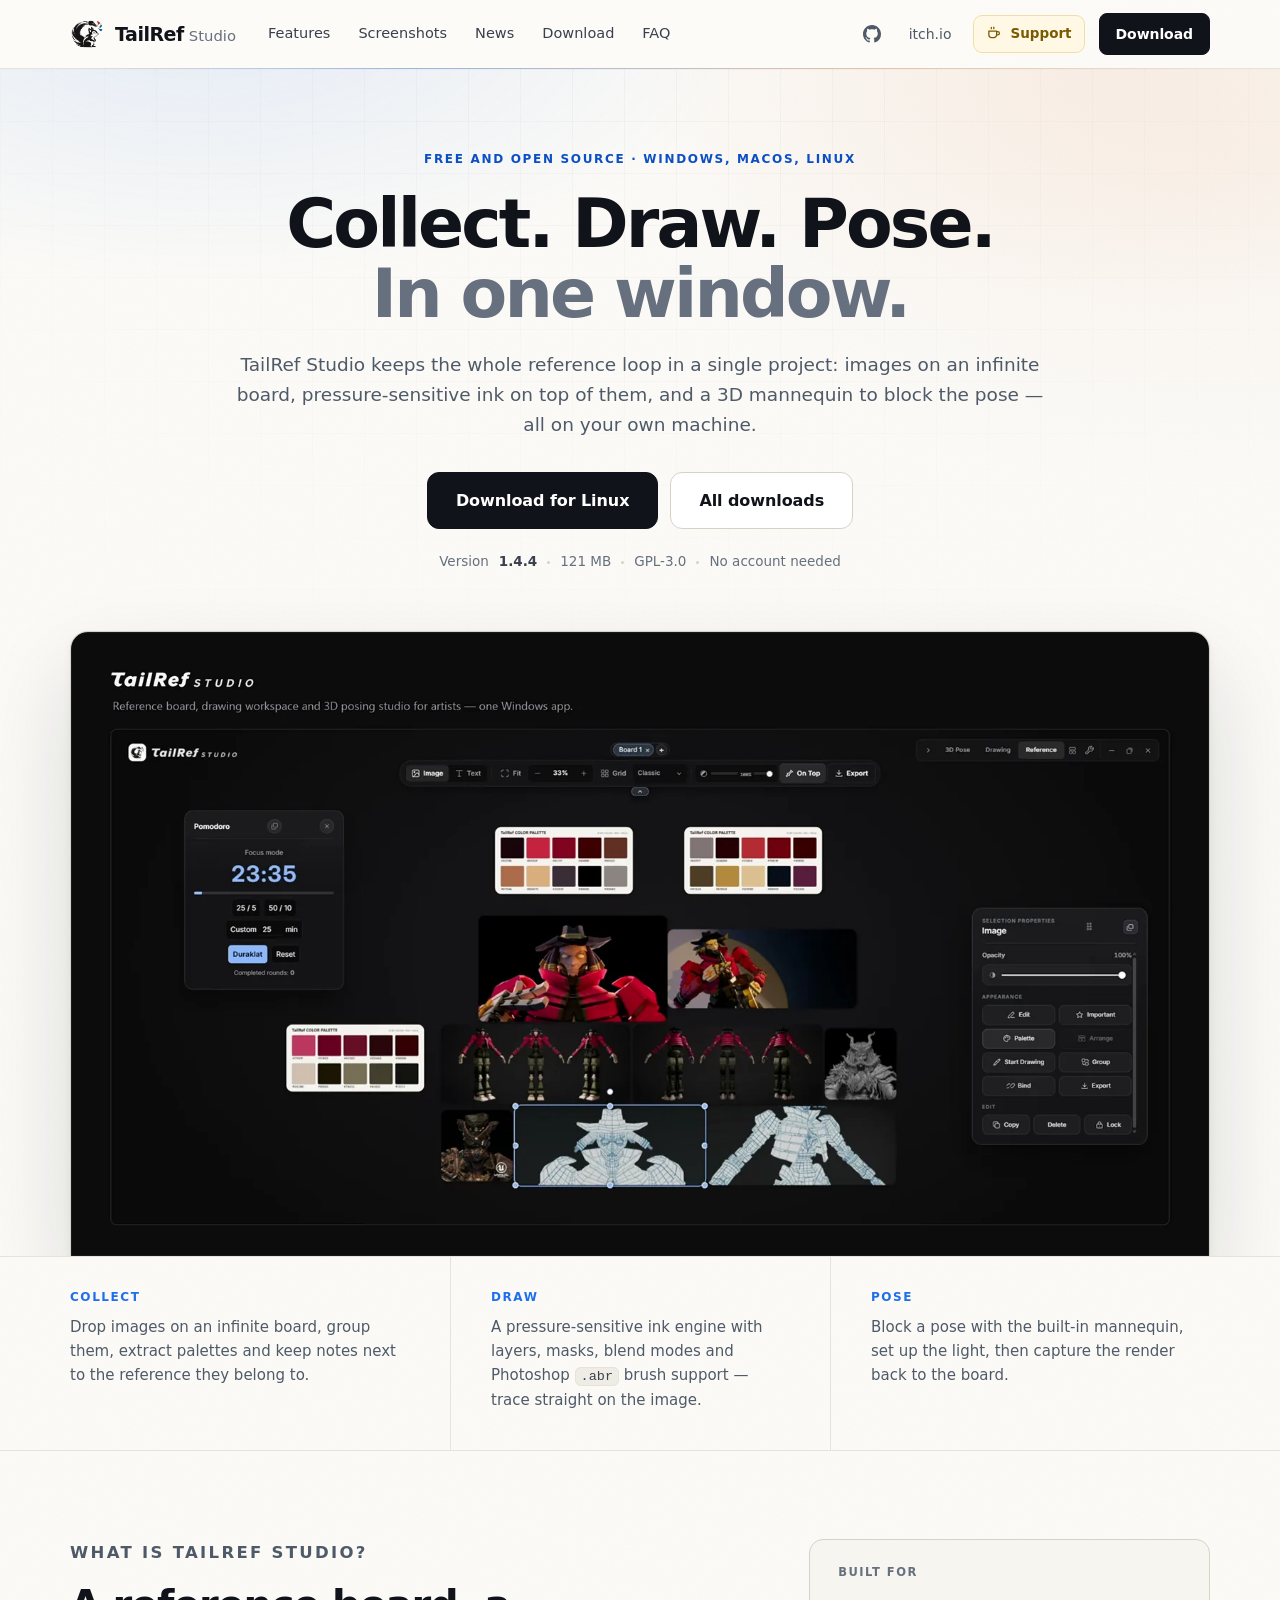
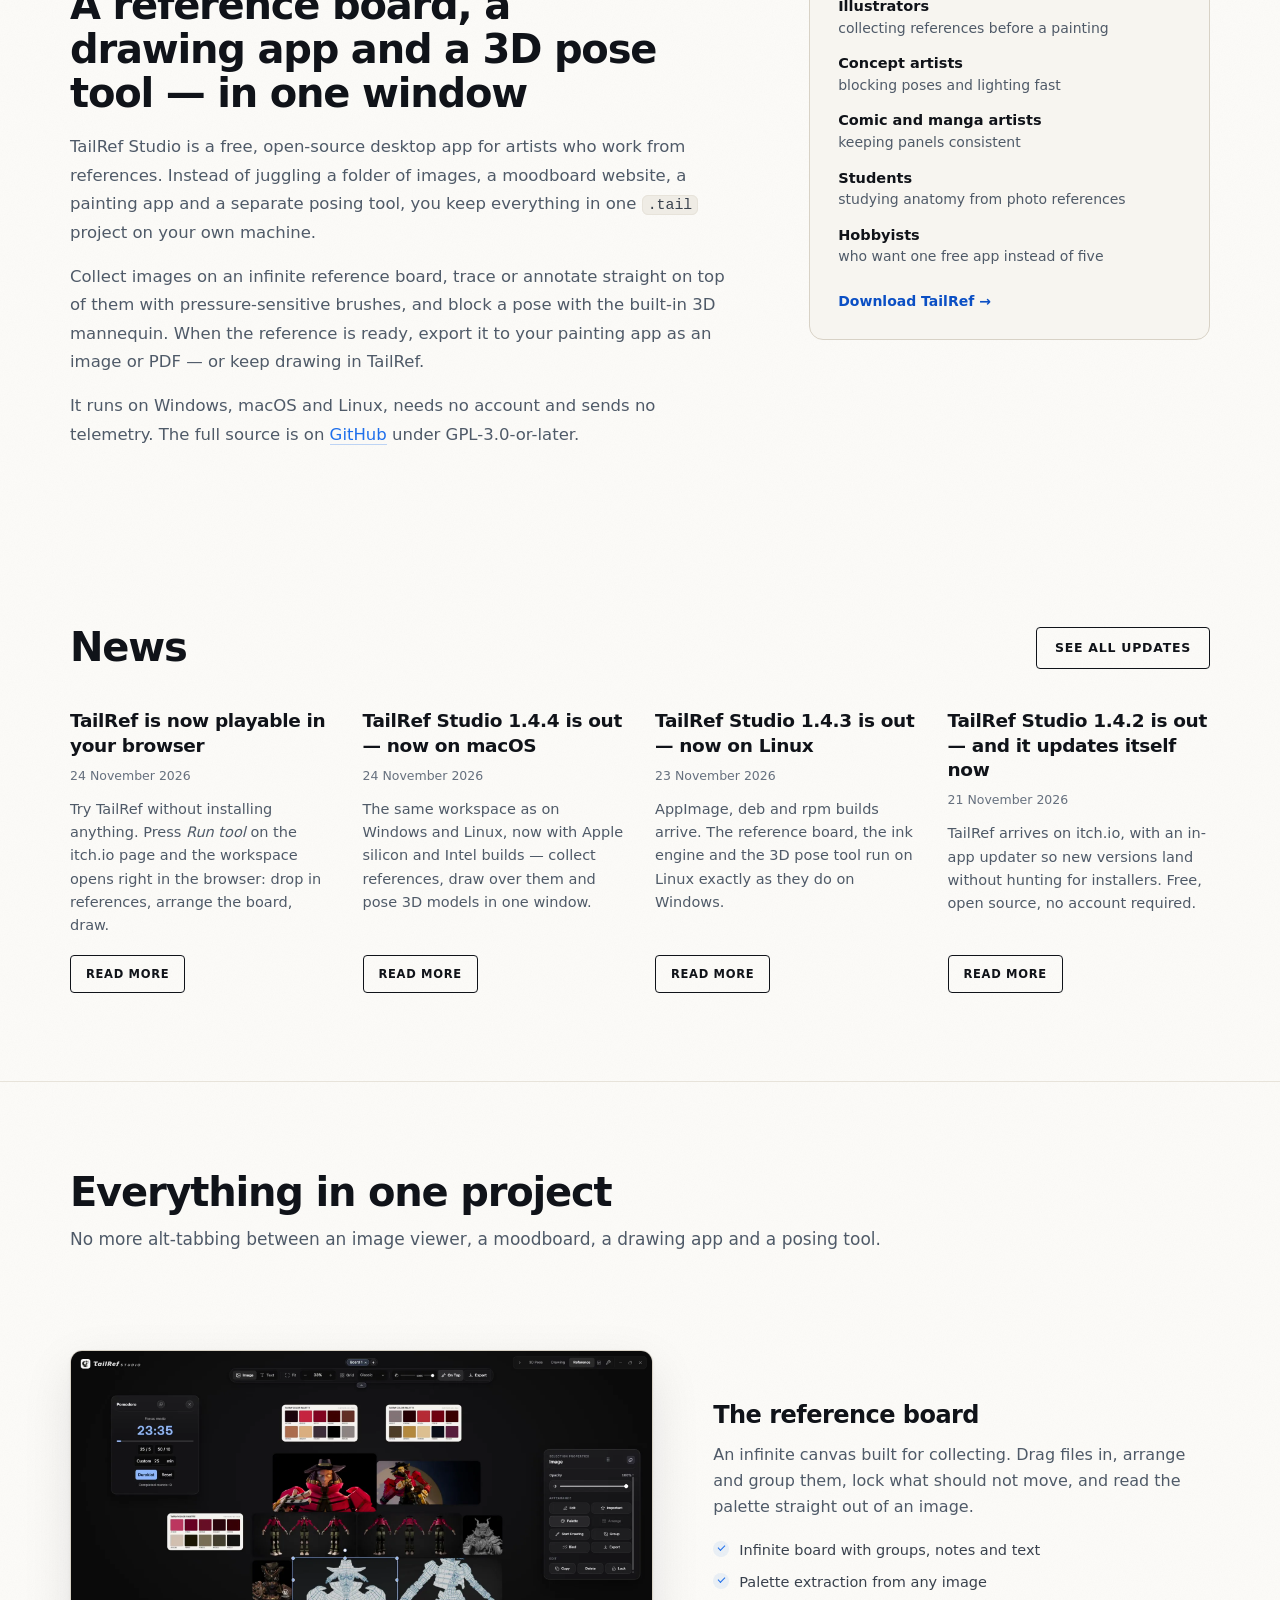
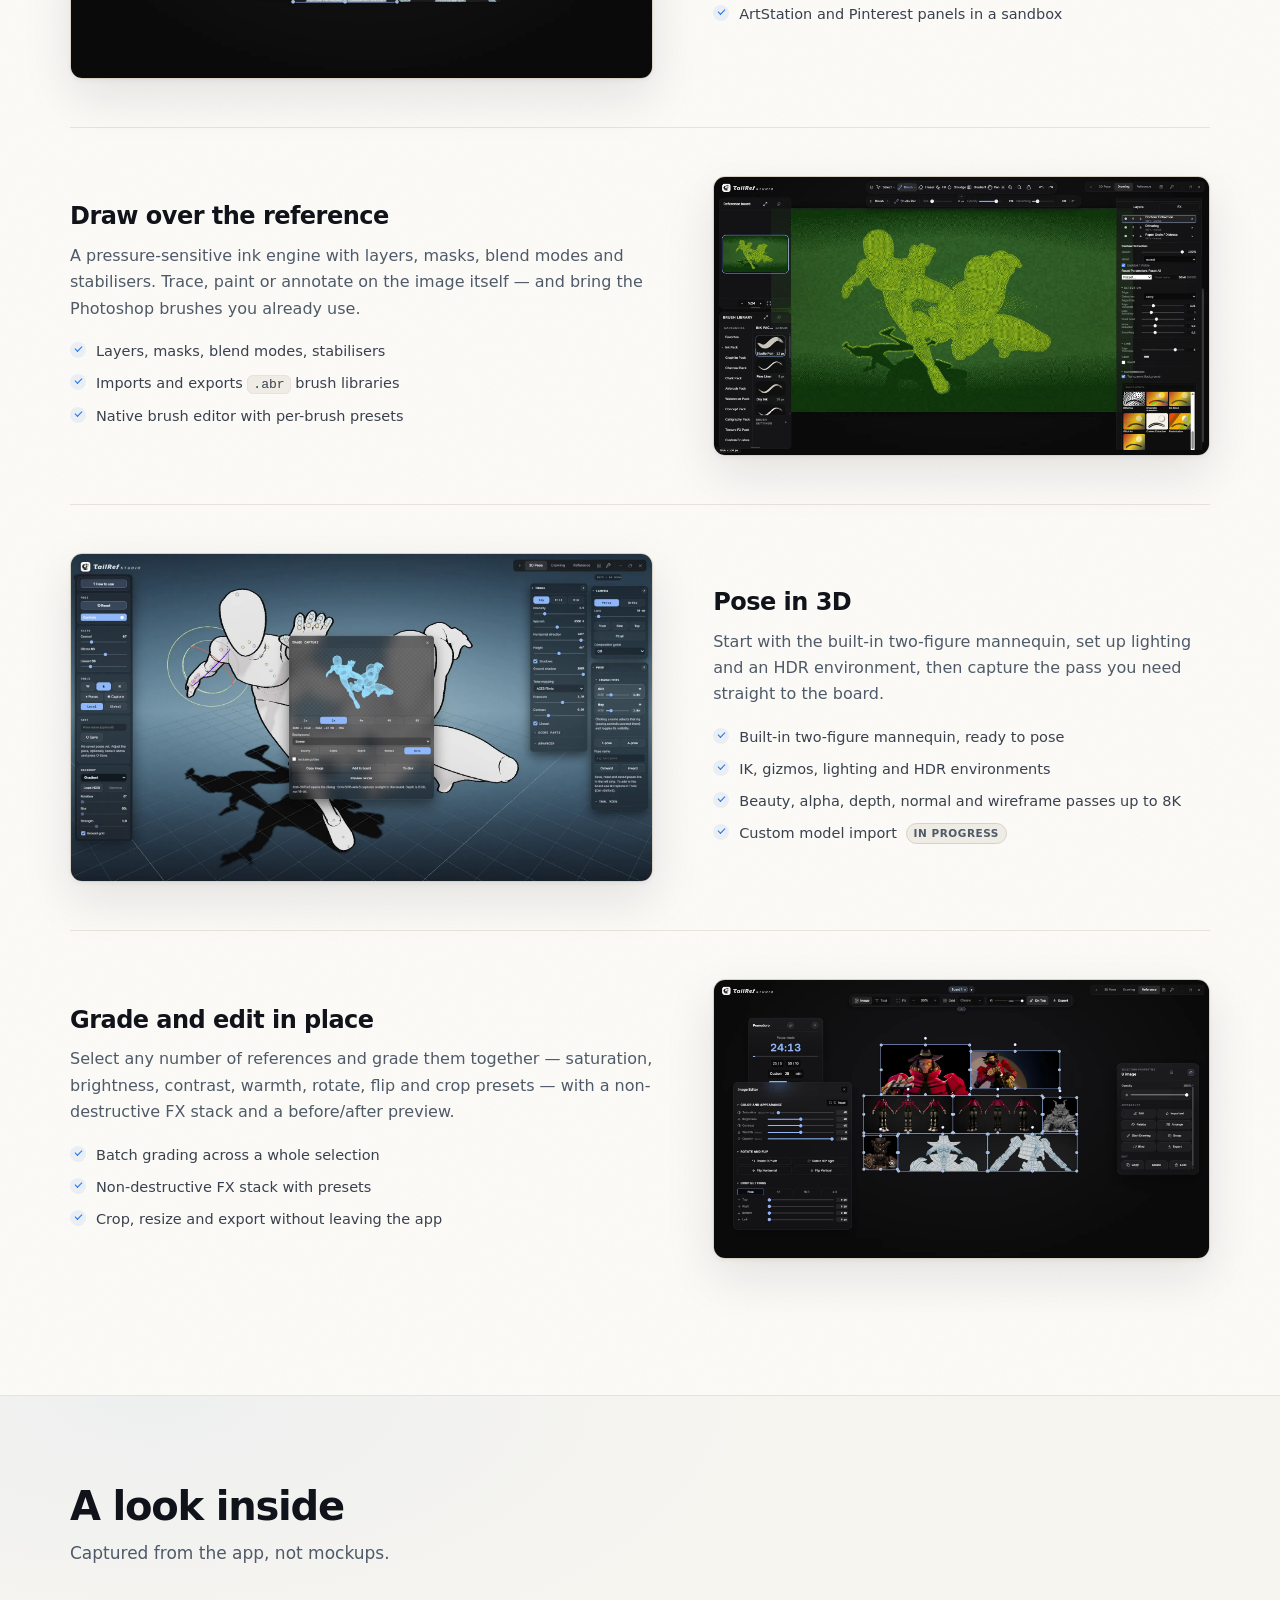
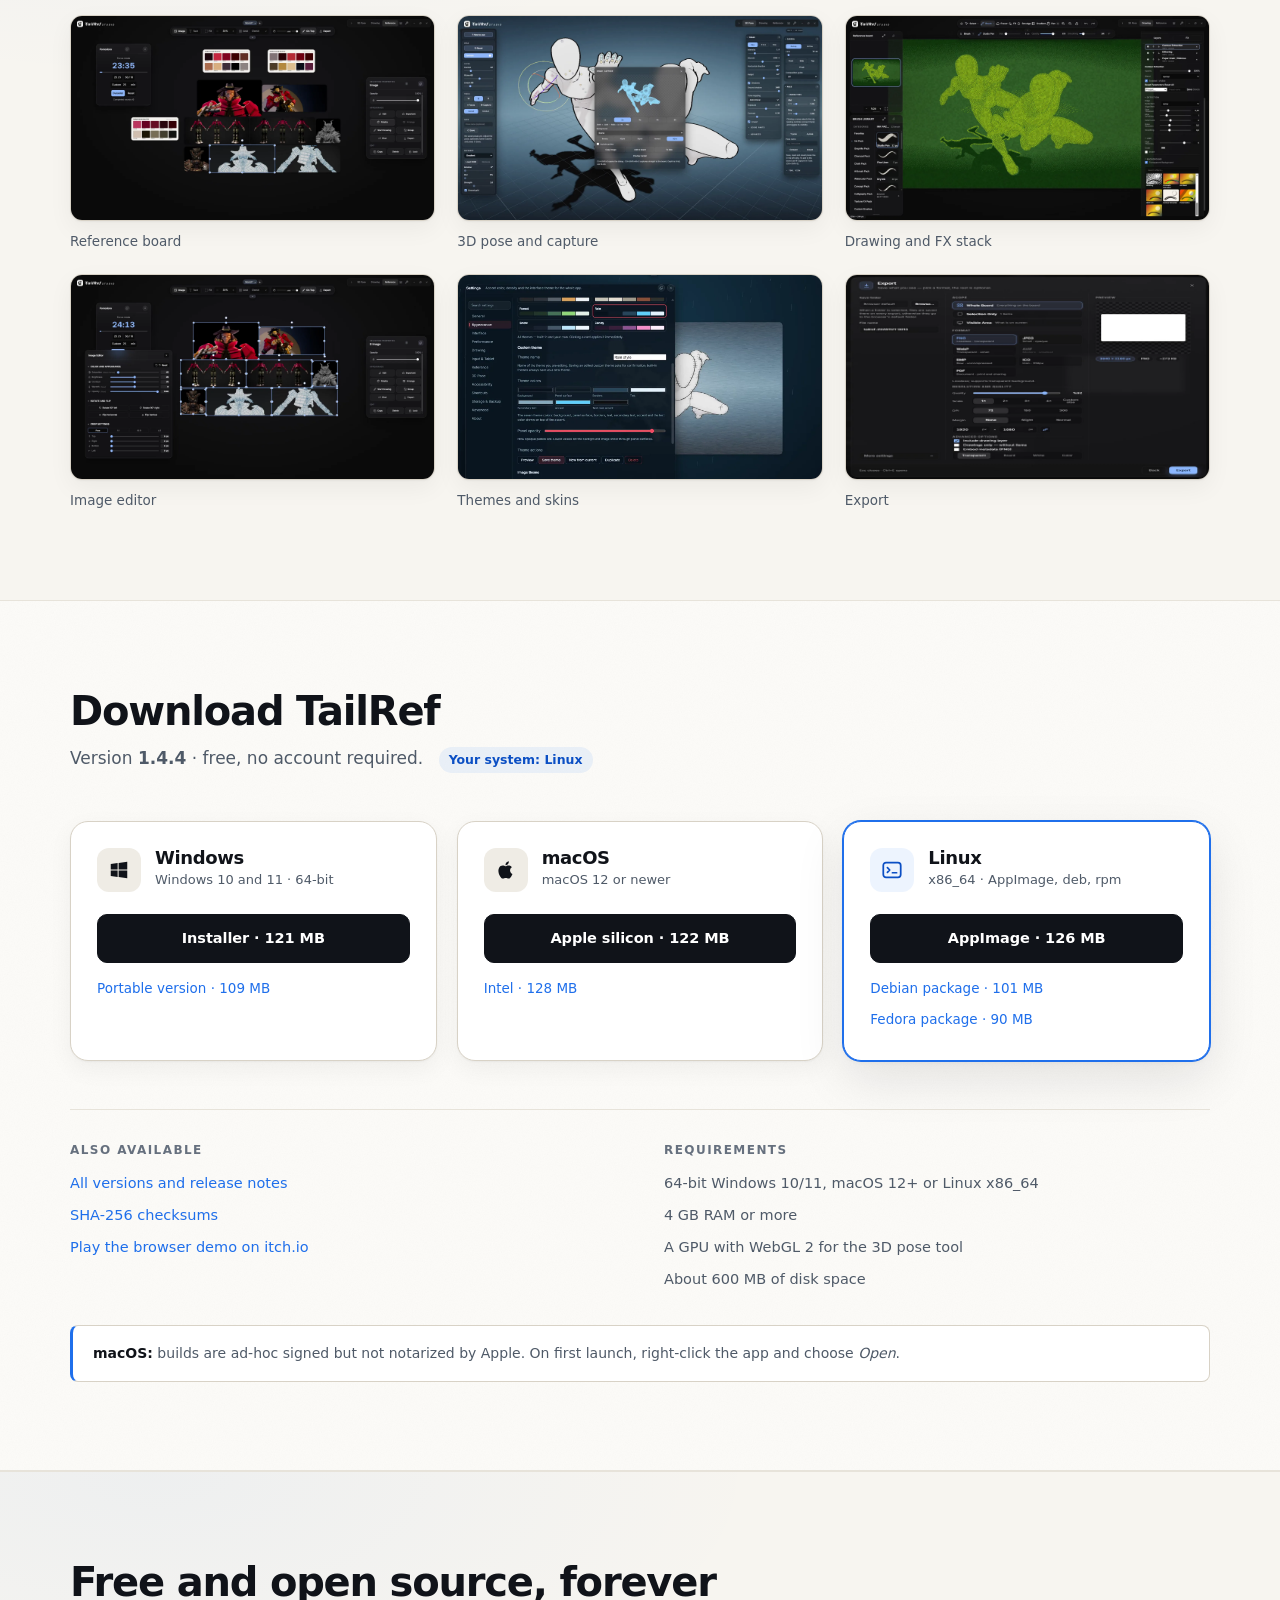
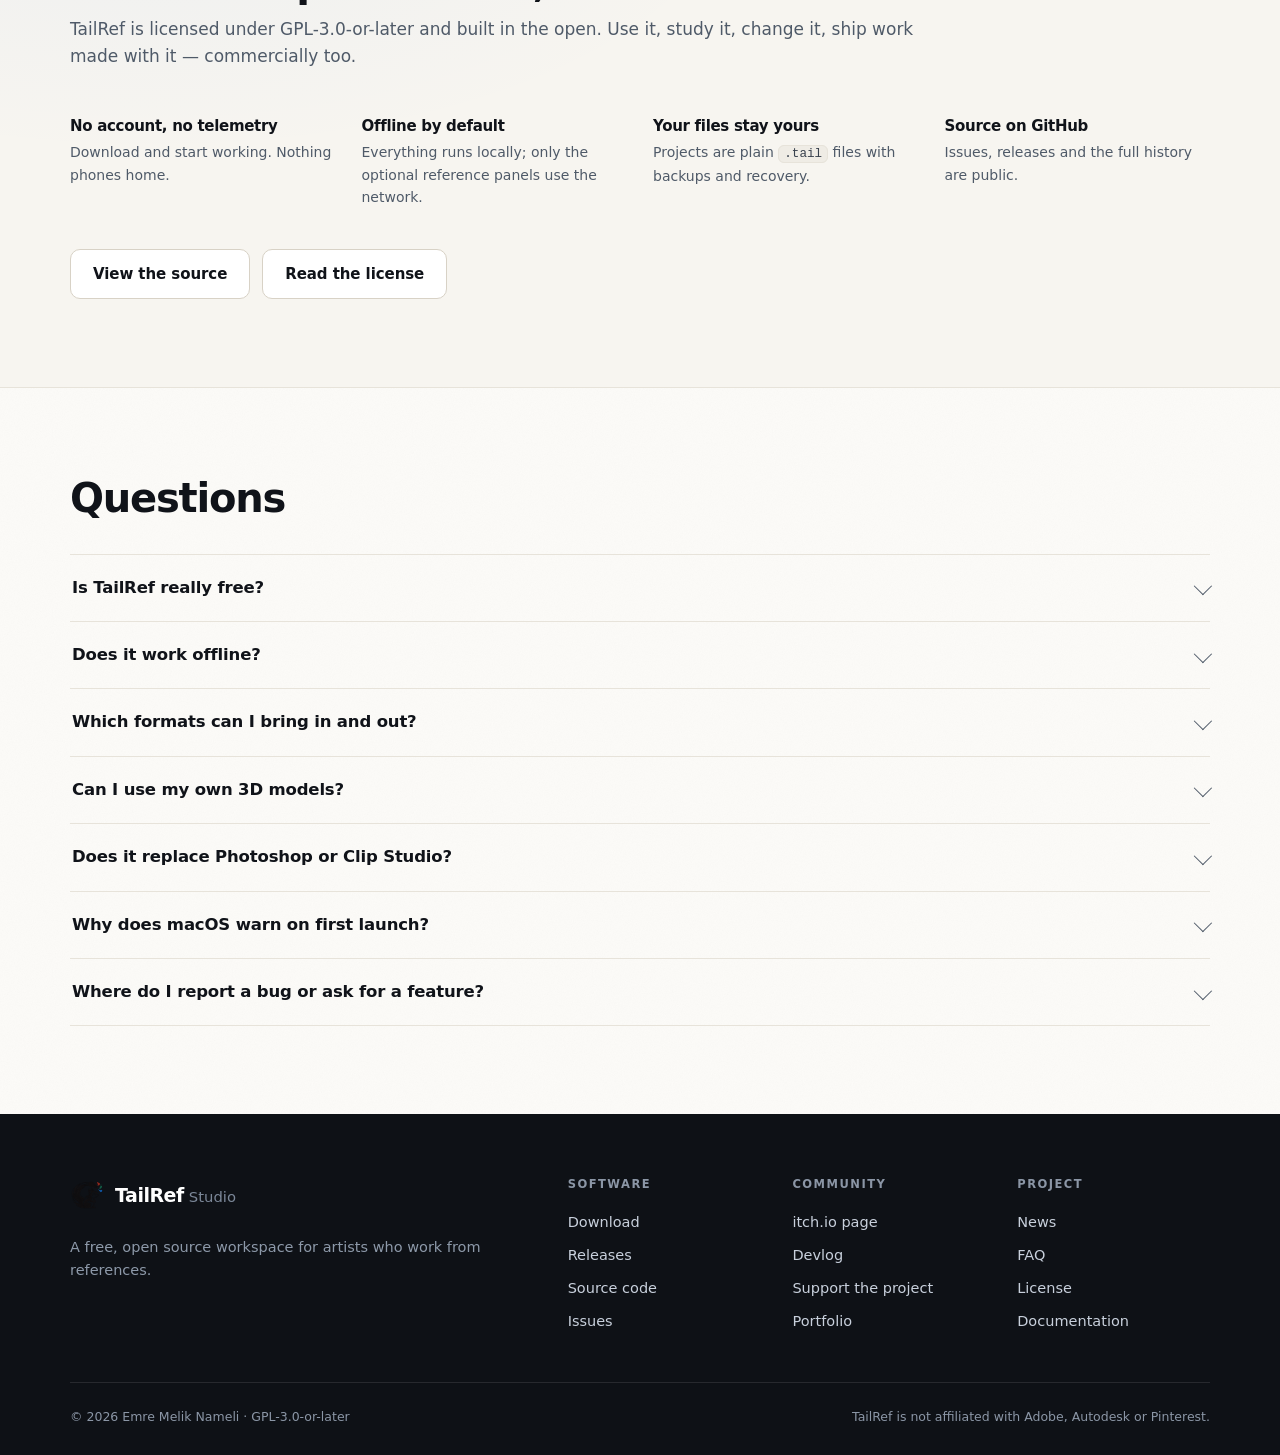
==== commit 4224b107: "Artistic paper background, SEO and news automation" ====
--- a/index.html
+++ b/index.html
@@ -7,7 +7,7 @@
 <meta name="description" content="Free, open-source app for artists: collect references on an infinite board, draw over them with pressure-sensitive ink and pose 3D models in one window.">
 <link rel="canonical" href="https://tailref.github.io/">
 <meta name="robots" content="index, follow, max-image-preview:large, max-snippet:-1">
-<meta name="theme-color" content="#ffffff">
+<meta name="theme-color" content="#fcfbf8">
 <meta name="author" content="Emre Melik Nameli">
 <meta name="color-scheme" content="light">
 <link rel="preconnect" href="https://api.github.com" crossorigin>
--- a/styles.css
+++ b/styles.css
@@ -7,11 +7,11 @@
   --ink-2:#39414d;
   --muted:#4f5a68;
   --muted-2:#66707e;
-  --line:#e4e8ee;
-  --line-strong:#d3d9e2;
-  --bg:#ffffff;
-  --soft:#f6f7fa;
-  --soft-2:#eef1f6;
+  --line:#e7e3da;
+  --line-strong:#d8d2c6;
+  --bg:#fcfbf8;
+  --soft:#f7f5f0;
+  --soft-2:#efece5;
   --accent:#1f6feb;
   --accent-ink:#0b4fc4;
   --accent-soft:rgba(31,111,235,.08);
@@ -34,7 +34,12 @@
 
 body{
   margin:0;
-  background:var(--bg);
+  background-color:var(--bg);
+  background-image:
+    radial-gradient(1200px 620px at 10% -8%,rgba(31,111,235,.06),transparent 62%),
+    radial-gradient(1000px 560px at 96% 2%,rgba(224,132,74,.055),transparent 60%),
+    url("data:image/svg+xml,%3Csvg xmlns='http://www.w3.org/2000/svg' width='180' height='180'%3E%3Cfilter id='n'%3E%3CfeTurbulence type='fractalNoise' baseFrequency='.9' numOctaves='2' stitchTiles='stitch'/%3E%3CfeColorMatrix type='saturate' values='0'/%3E%3C/filter%3E%3Crect width='180' height='180' filter='url(%23n)' opacity='.045'/%3E%3C/svg%3E");
+  background-repeat:no-repeat,no-repeat,repeat;
   color:var(--ink);
   font:16px/1.6 ui-sans-serif,system-ui,-apple-system,"Segoe UI",Roboto,"Helvetica Neue",Arial,sans-serif;
   -webkit-font-smoothing:antialiased;
@@ -70,9 +75,14 @@
 
 .site-head{
   position:sticky;top:0;z-index:50;
-  background:rgba(255,255,255,.94);
+  background:rgba(252,251,248,.9);
   backdrop-filter:saturate(180%) blur(18px);
   border-bottom:1px solid var(--line);
+}
+.site-head::after{
+  content:"";position:absolute;left:0;right:0;bottom:-1px;height:1px;
+  background:linear-gradient(90deg,transparent 4%,rgba(31,111,235,.38) 32%,rgba(224,132,74,.34) 68%,transparent 96%);
+  pointer-events:none;
 }
 .head-inner{
   display:flex;align-items:center;gap:32px;
@@ -171,12 +181,25 @@
 /* ---------------- hero ---------------- */
 
 .hero{
+  position:relative;
   padding:76px 0 0;
+  overflow:hidden;
   background:
-    radial-gradient(900px 460px at 50% -10%,rgba(31,111,235,.10),transparent 70%),
-    linear-gradient(180deg,#fbfcfe 0%,#ffffff 62%);
+    radial-gradient(820px 420px at 16% -6%,rgba(31,111,235,.10),transparent 68%),
+    radial-gradient(720px 380px at 86% 0%,rgba(224,132,74,.08),transparent 66%);
   border-bottom:1px solid var(--line);
 }
+.hero::before{
+  content:"";position:absolute;inset:0;pointer-events:none;
+  background-image:
+    linear-gradient(to right,rgba(16,19,25,.05) 1px,transparent 1px),
+    linear-gradient(to bottom,rgba(16,19,25,.05) 1px,transparent 1px);
+  background-size:52px 52px;
+  -webkit-mask-image:radial-gradient(120% 92% at 50% 0%,#000 0%,transparent 64%);
+  mask-image:radial-gradient(120% 92% at 50% 0%,#000 0%,transparent 64%);
+  opacity:.6;
+}
+.hero > *{position:relative;z-index:1}
 .hero-copy{text-align:center;max-width:860px}
 
 .eyebrow{
@@ -214,7 +237,7 @@
 
 /* ---------------- pillars ---------------- */
 
-.pillars{border-bottom:1px solid var(--line);background:#fff}
+.pillars{border-bottom:1px solid var(--line);background:transparent}
 .pillars-grid{
   display:grid;grid-template-columns:repeat(3,1fr);
   gap:0;
@@ -234,7 +257,7 @@
 /* ---------------- sections ---------------- */
 
 .section{padding:88px 0}
-.section-soft{background:var(--soft);border-block:1px solid var(--line)}
+.section-soft{background:radial-gradient(900px 420px at 12% 0%,rgba(31,111,235,.045),transparent 68%),var(--soft);border-block:1px solid var(--line)}
 
 .section-title{
   font-size:clamp(28px,3.6vw,40px);
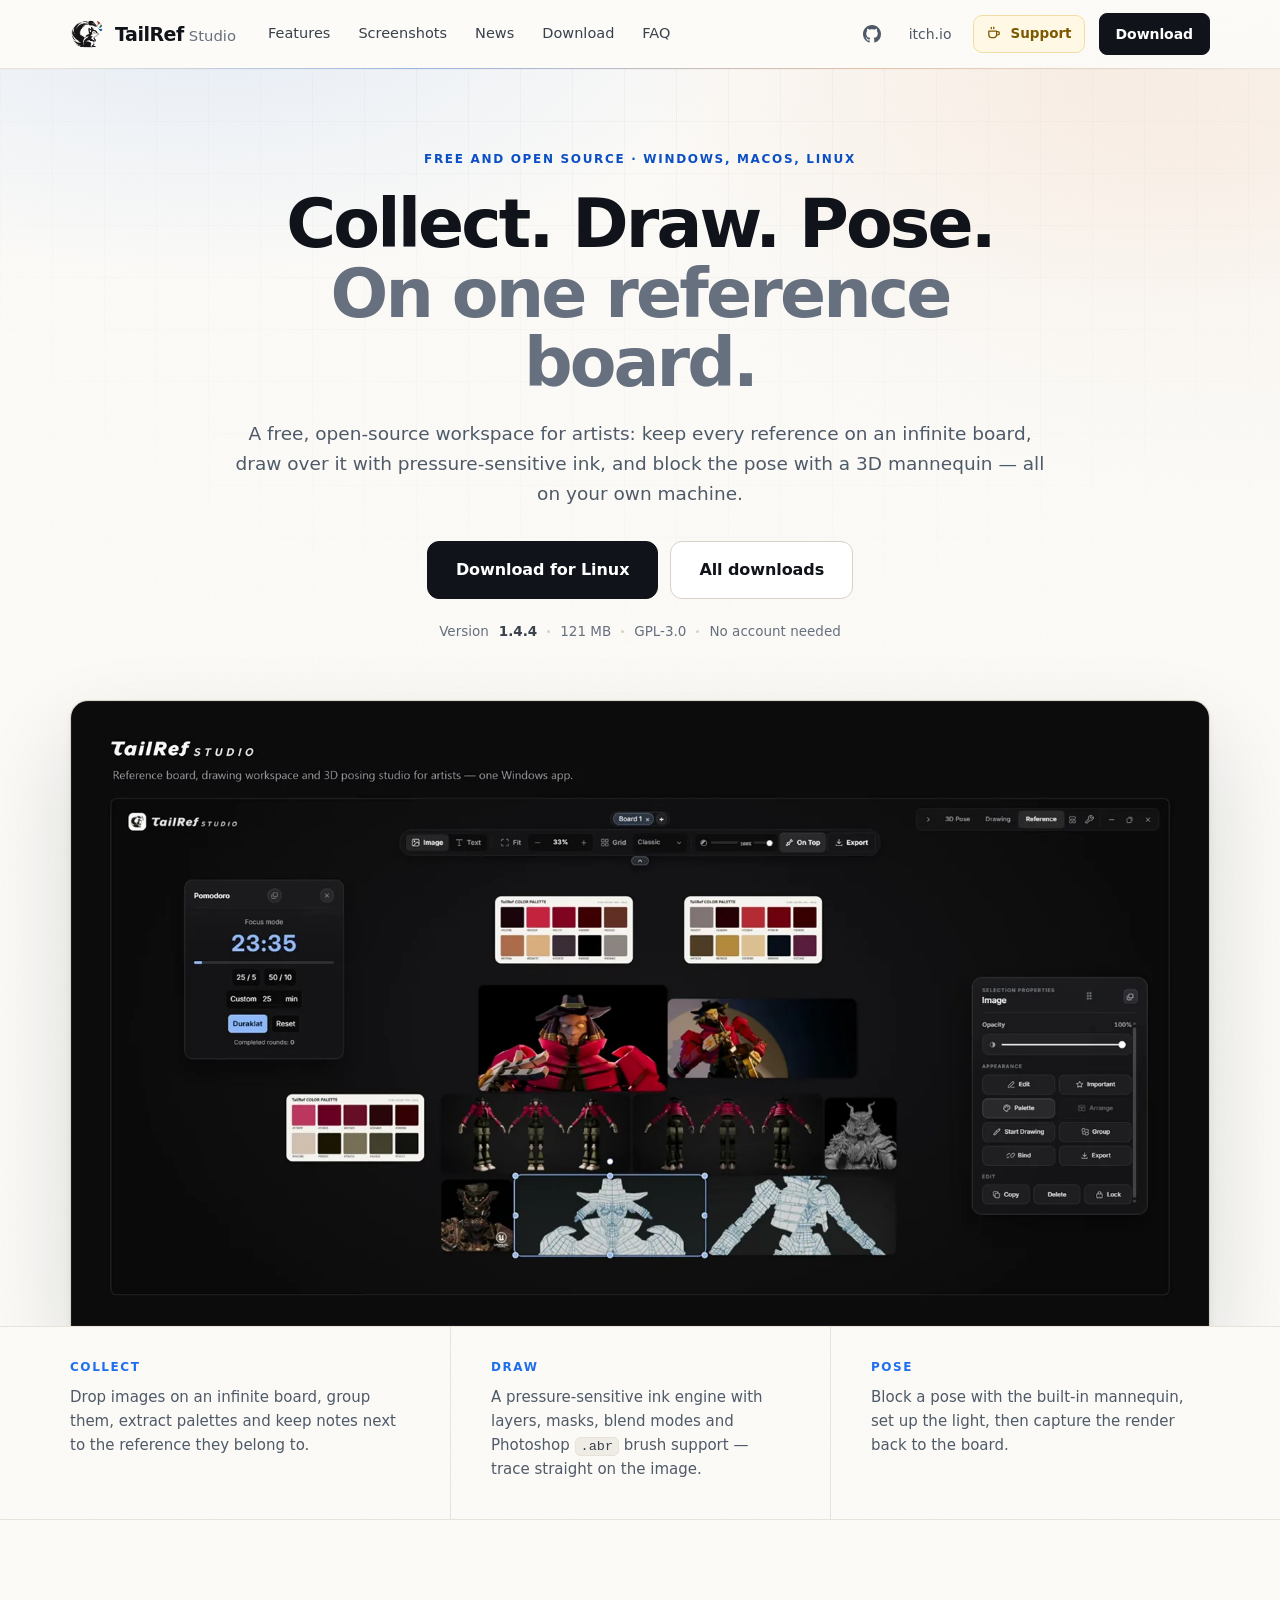
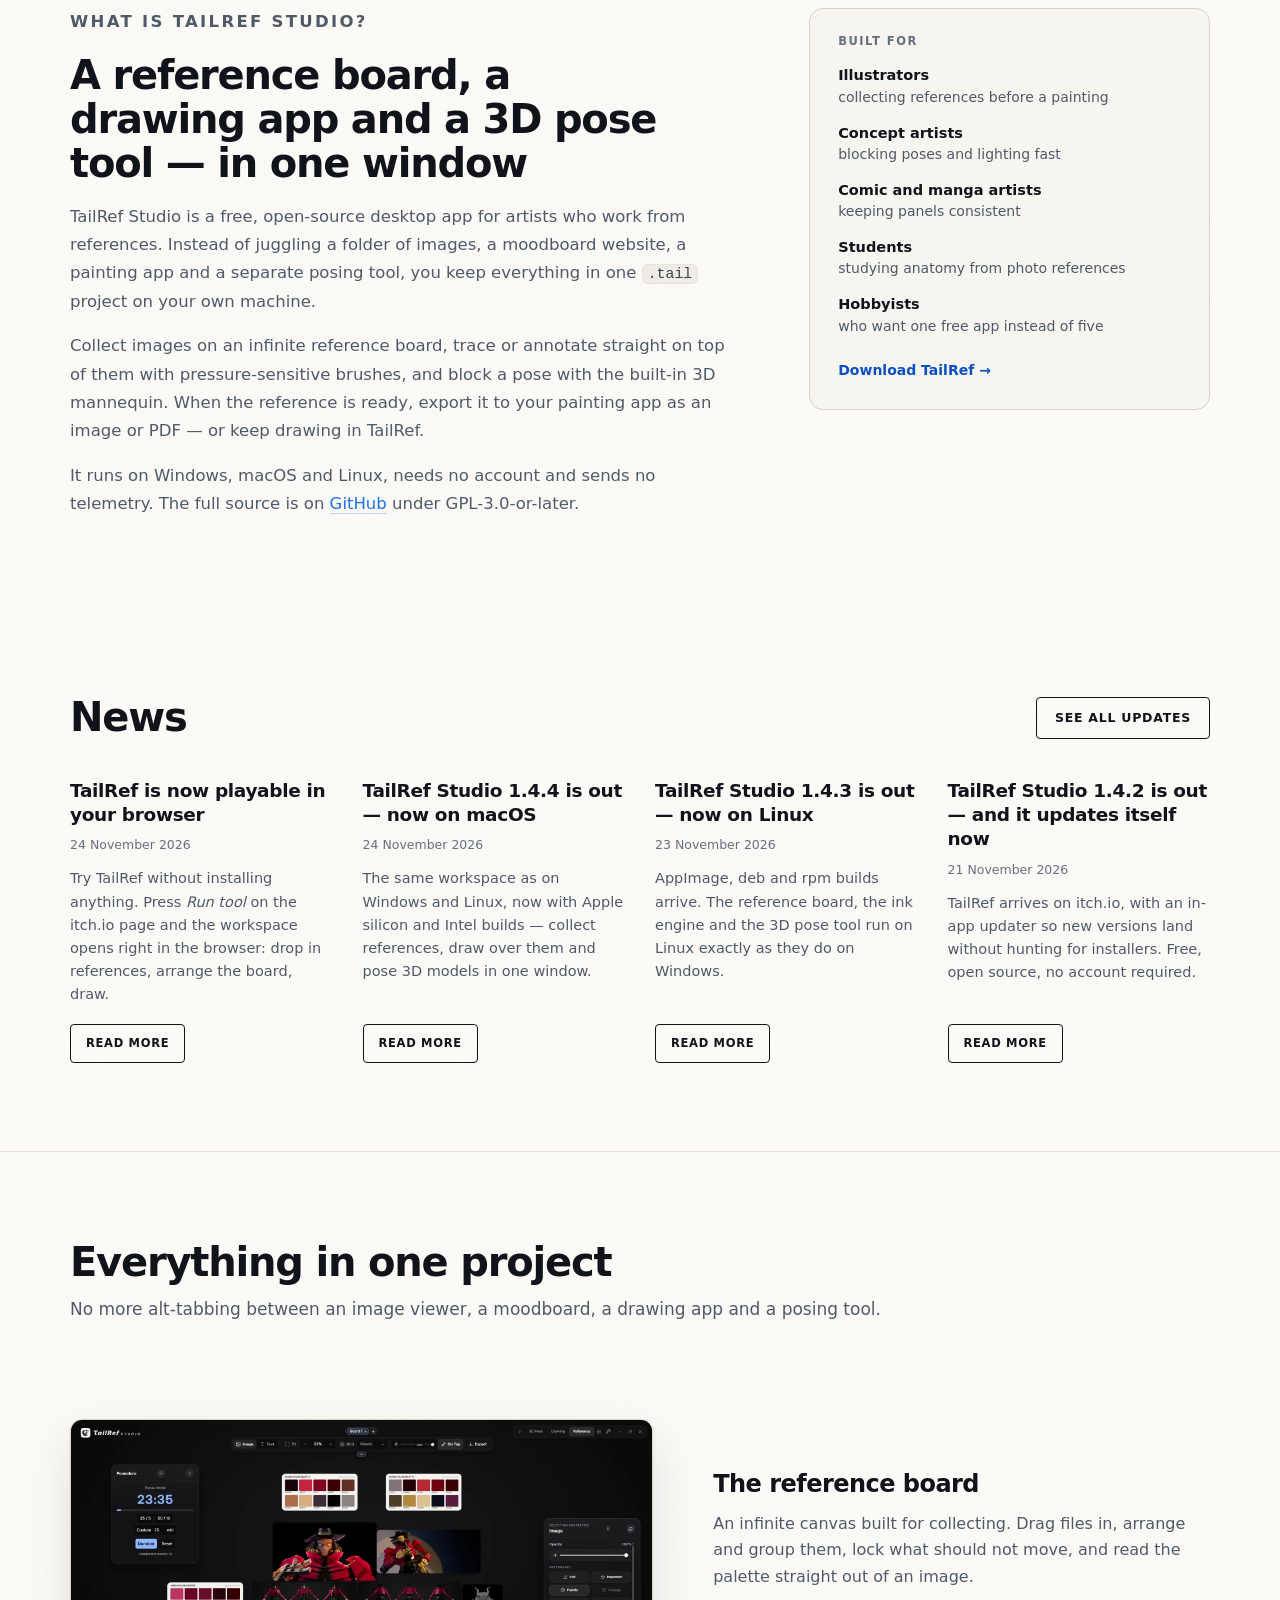
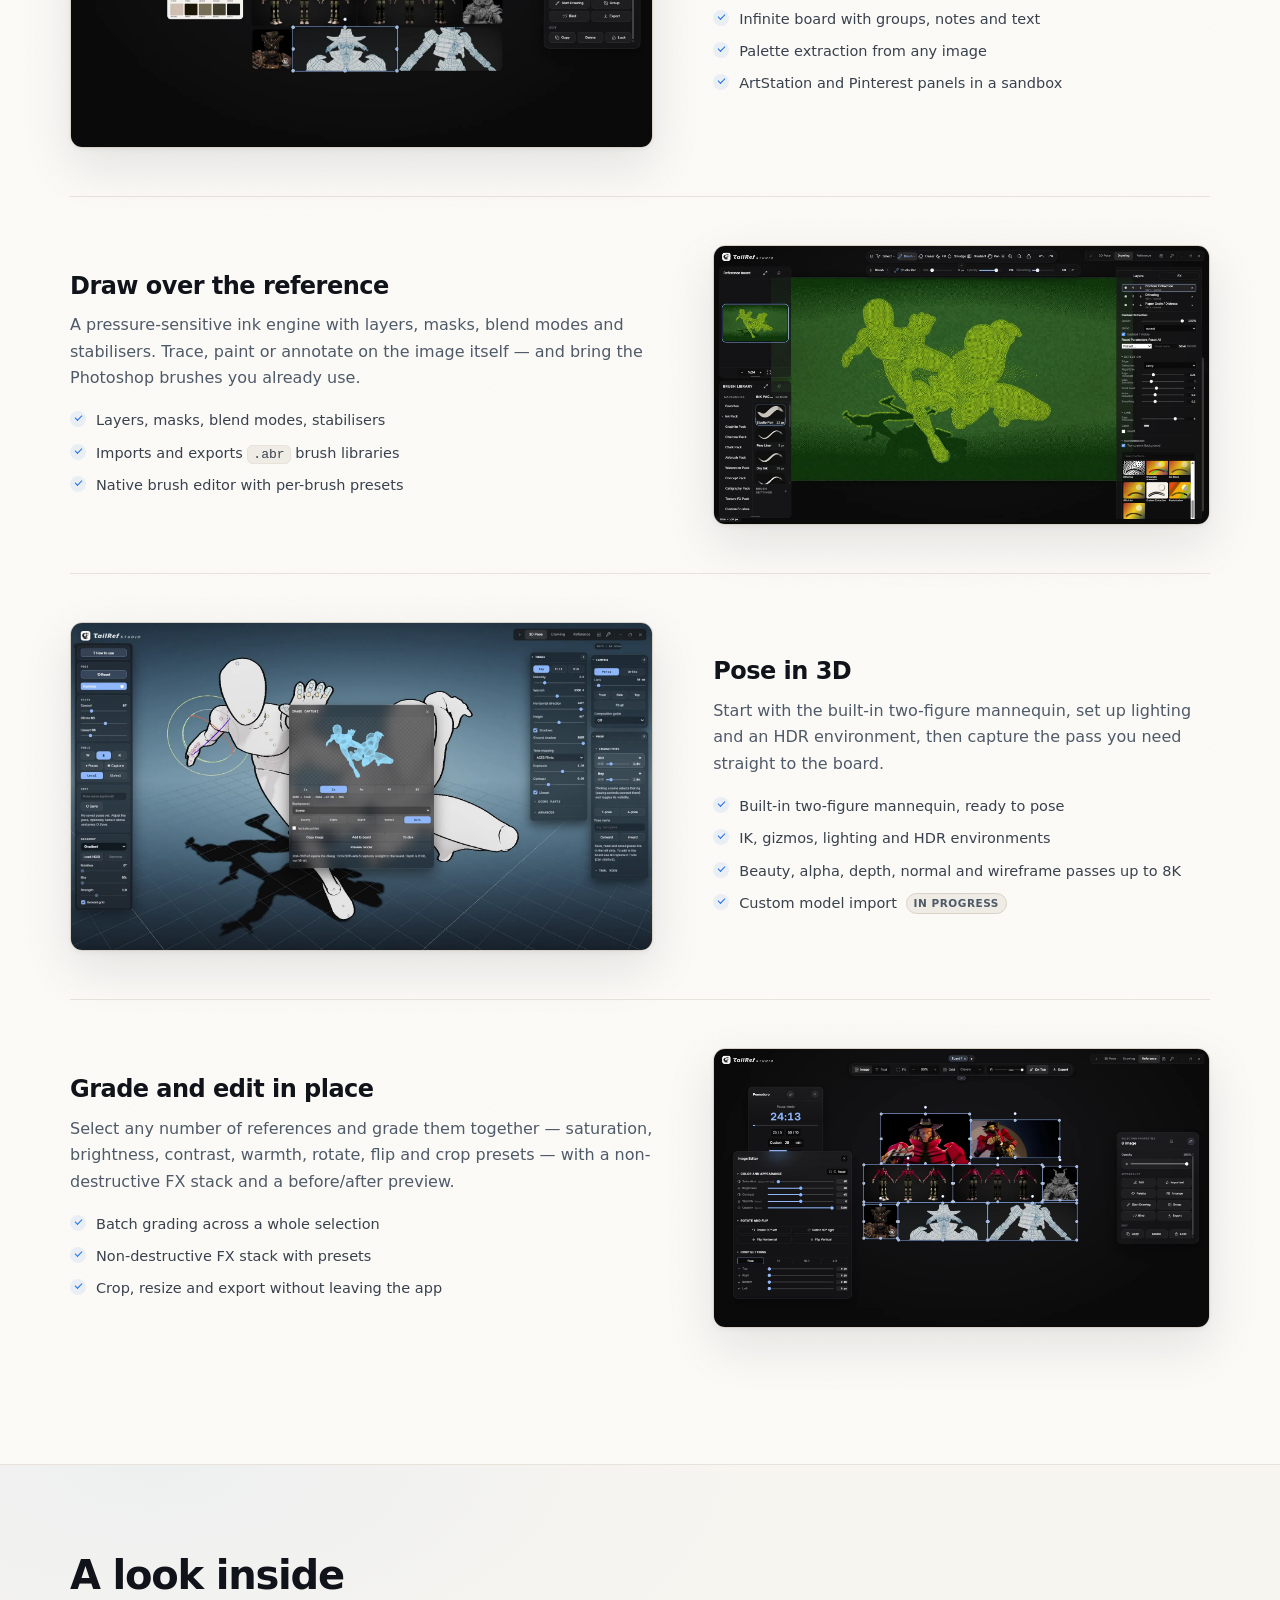
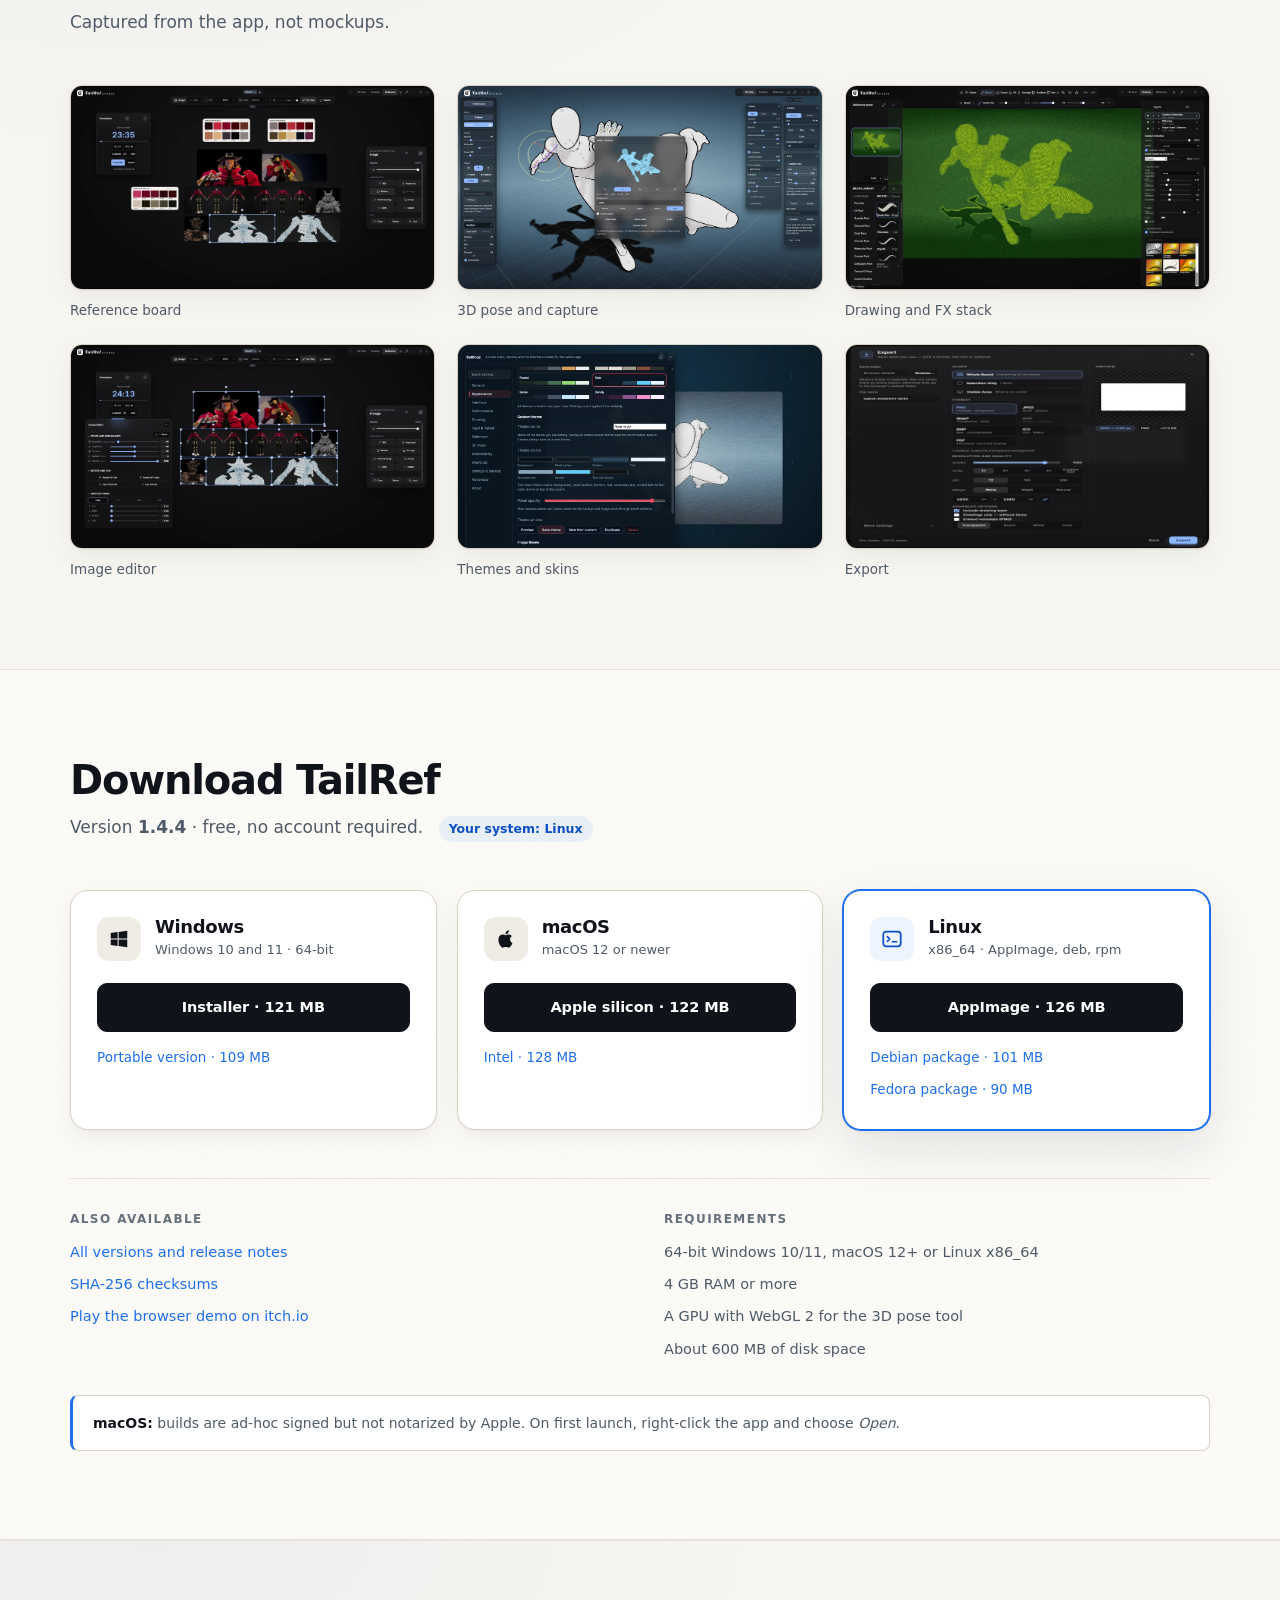
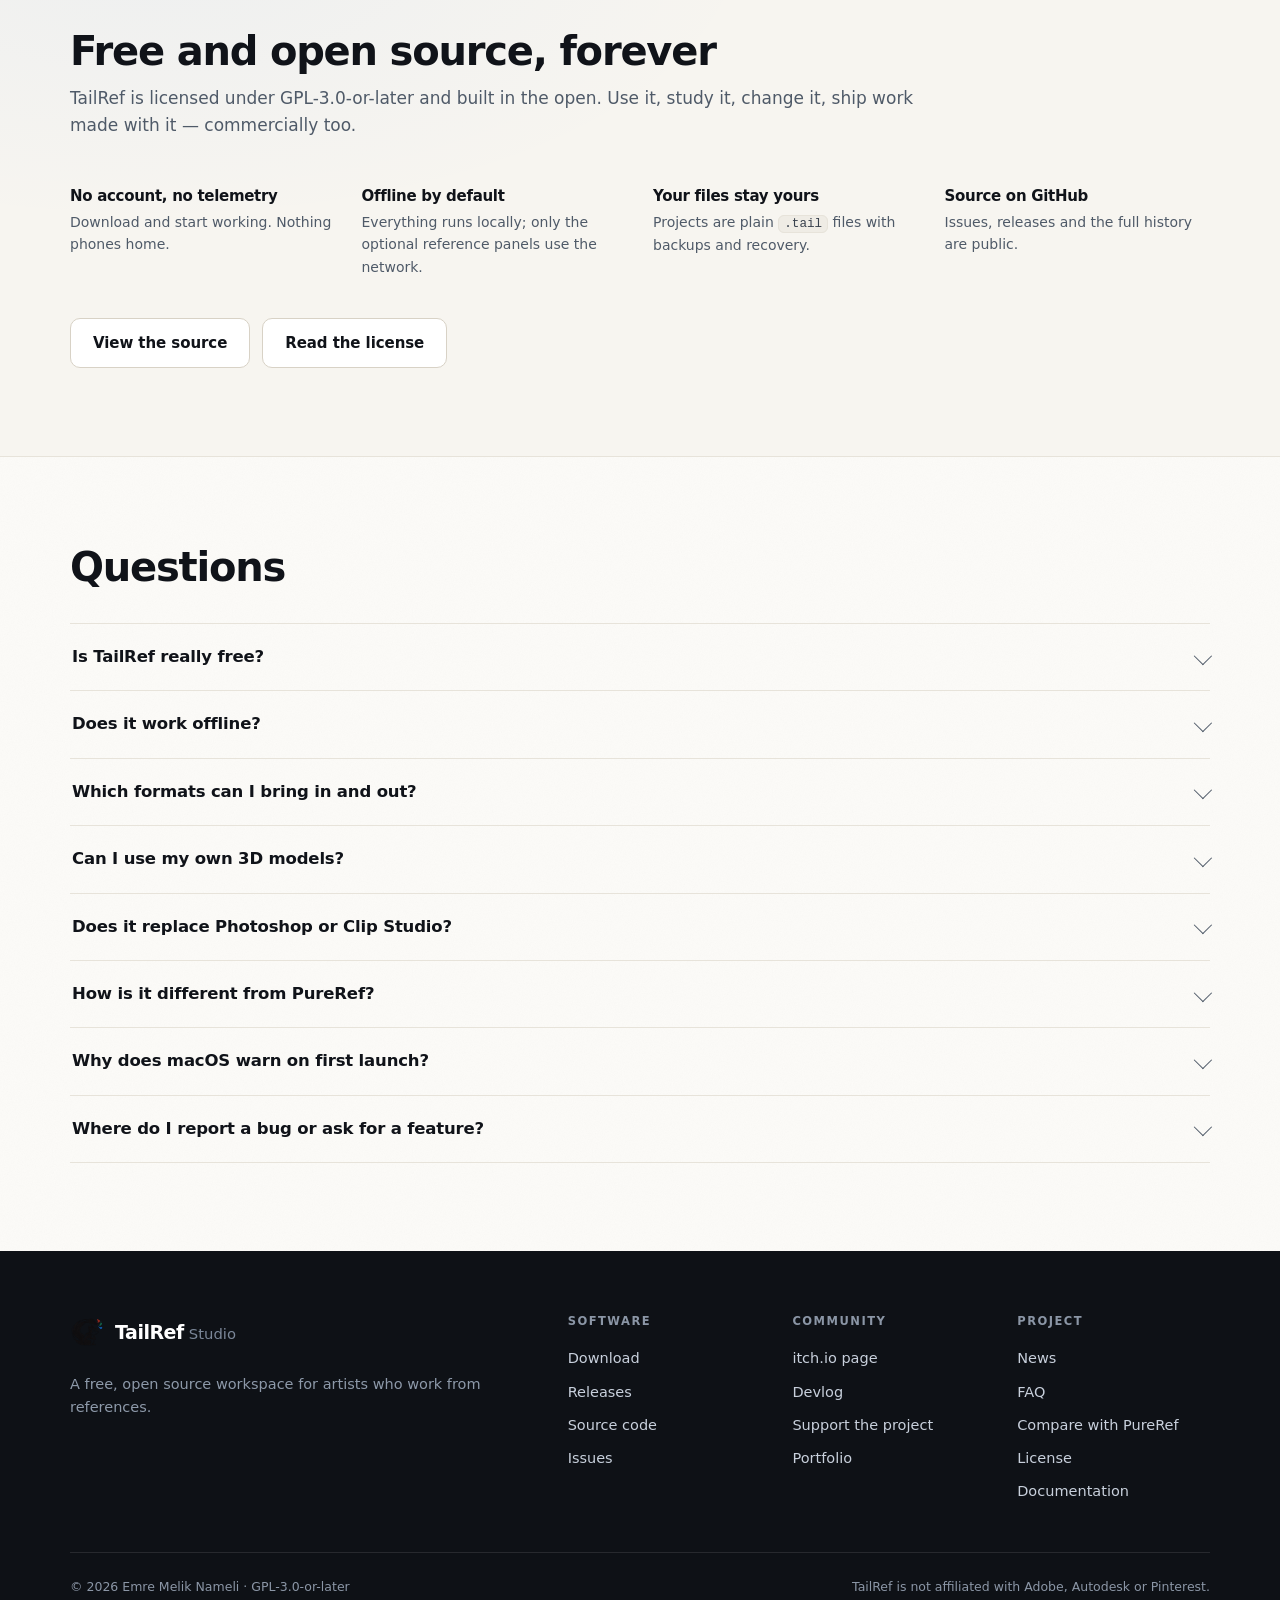
==== commit 13c1b7c7: "Add PureRef comparison page and technical SEO pass" ====
--- a/index.html
+++ b/index.html
@@ -3,9 +3,11 @@
 <head>
 <meta charset="utf-8">
 <meta name="viewport" content="width=device-width, initial-scale=1">
-<title>TailRef Studio — Reference Board &amp; 3D Pose Tool for Artists</title>
-<meta name="description" content="Free, open-source app for artists: collect references on an infinite board, draw over them with pressure-sensitive ink and pose 3D models in one window.">
+<title>Reference Board &amp; Image Viewer for Artists — TailRef Studio</title>
+<meta name="description" content="A free, open-source reference image viewer and reference board for artists: pin images, draw over them, and pose a 3D mannequin. Windows, macOS and Linux.">
 <link rel="canonical" href="https://tailref.github.io/">
+<link rel="alternate" hreflang="en" href="https://tailref.github.io/">
+<link rel="alternate" hreflang="x-default" href="https://tailref.github.io/">
 <meta name="robots" content="index, follow, max-image-preview:large, max-snippet:-1">
 <meta name="theme-color" content="#fcfbf8">
 <meta name="author" content="Emre Melik Nameli">
@@ -16,8 +18,8 @@
 <meta property="og:type" content="website">
 <meta property="og:locale" content="en_US">
 <meta property="og:site_name" content="TailRef Studio">
-<meta property="og:title" content="TailRef Studio — collect, draw and pose in one window">
-<meta property="og:description" content="A free, open source workspace for artists: reference board, pressure-sensitive ink and a 3D pose tool in one project.">
+<meta property="og:title" content="Reference board and image viewer for artists — TailRef Studio">
+<meta property="og:description" content="A free, open source reference board for artists: pin images, draw over them with pressure-sensitive ink and pose a 3D mannequin.">
 <meta property="og:url" content="https://tailref.github.io/">
 <meta property="og:image" content="https://tailref.github.io/assets/og.png">
 <meta property="og:image:width" content="1280">
@@ -25,9 +27,10 @@
 <meta property="og:image:alt" content="TailRef Studio workspace with a reference board, palettes and 3D poses">
 
 <meta name="twitter:card" content="summary_large_image">
-<meta name="twitter:title" content="TailRef Studio — collect, draw and pose in one window">
-<meta name="twitter:description" content="Free, open source reference board, ink workspace and 3D pose tool for artists.">
+<meta name="twitter:title" content="Reference board and image viewer for artists — TailRef Studio">
+<meta name="twitter:description" content="Free, open source reference board for artists: pin images, draw over them and pose a 3D mannequin.">
 <meta name="twitter:image" content="https://tailref.github.io/assets/og.png">
+<meta name="twitter:image:alt" content="TailRef Studio reference board with palettes and a 3D pose">
 
 <link rel="icon" href="assets/favicon.png" sizes="256x256" type="image/png">
 <link rel="apple-touch-icon" href="assets/favicon.png">
@@ -84,6 +87,12 @@
       "installUrl": "https://tailref.github.io/#download",
       "releaseNotes": "https://tailref.github.io/news/release.html",
       "description": "TailRef Studio keeps the whole reference loop in one project: images on an infinite board, pressure-sensitive ink on top of them and a 3D mannequin to block the pose.",
+      "keywords": "reference board, reference image viewer, reference board app, pose reference tool, draw over reference images, moodboard for artists, PureRef alternative",
+      "datePublished": "2026-11-21",
+      "dateModified": "2026-11-25",
+      "inLanguage": "en",
+      "softwareRequirements": "Windows 10/11 x64, macOS 12 or newer, or Linux x86_64 with GTK 3 and OpenGL",
+      "memoryRequirements": "8 GB RAM recommended",
       "featureList": [
         "Infinite reference board with groups, notes and palette extraction",
         "Pressure-sensitive ink engine with layers, masks and blend modes",
@@ -152,6 +161,14 @@
         },
         {
           "@type": "Question",
+          "name": "How is it different from PureRef?",
+          "acceptedAnswer": {
+            "@type": "Answer",
+            "text": "Both keep your images on one canvas and stay above your painting app. TailRef adds drawing on the reference, palette cards and 3D posing in the same project. PureRef remains the lighter choice for a tiny single-purpose pinboard."
+          }
+        },
+        {
+          "@type": "Question",
           "name": "Why does macOS warn on first launch?",
           "acceptedAnswer": {
             "@type": "Answer",
@@ -177,7 +194,7 @@
 
 <header class="site-head">
   <div class="wrap head-inner">
-    <a class="brand" href="./" aria-label="TailRef Studio — home">
+    <a class="brand" href="./">
       <img class="brand-mark" src="assets/logo.png" width="36" height="36" alt="" decoding="async">
       <span class="brand-text">TailRef<em>Studio</em></span>
     </a>
@@ -212,8 +229,8 @@
   <section class="hero">
     <div class="wrap hero-copy">
       <p class="eyebrow">Free and open source · Windows, macOS, Linux</p>
-      <h1>Collect. Draw. Pose.<span>In one window.</span></h1>
-      <p class="lede">TailRef Studio keeps the whole reference loop in a single project: images on an infinite board, pressure-sensitive ink on top of them, and a 3D mannequin to block the pose — all on your own machine.</p>
+      <h1>Collect. Draw. Pose.<span>On one reference board.</span></h1>
+      <p class="lede">A free, open-source workspace for artists: keep every reference on an infinite board, draw over it with pressure-sensitive ink, and block the pose with a 3D mannequin — all on your own machine.</p>
 
       <div class="hero-cta">
         <a class="btn btn-lg" href="https://github.com/Roxsmb/tailref/releases/download/v1.4.4/Windows-TailRef-1.4.4-Setup.exe" data-primary-download data-os-label>Download for Windows</a>
@@ -533,6 +550,10 @@
         <p>No. TailRef is built for the reference-and-blocking stage: collect, annotate, pose, and take the result into your painting app as an image or PDF.</p>
       </details>
       <details>
+        <summary>How is it different from PureRef?</summary>
+        <p>Both keep your images on one canvas and stay above your painting app. TailRef adds drawing on the reference, palette cards and 3D posing in the same project. If you want a tiny single-purpose pinboard, PureRef is the lighter choice — there is a <a href="pureref-alternative.html">full comparison</a> if you want the details.</p>
+      </details>
+      <details>
         <summary>Why does macOS warn on first launch?</summary>
         <p>The builds are ad-hoc signed but not notarized by Apple. Right-click the app and choose <em>Open</em> once; after that it launches normally.</p>
       </details>
@@ -574,6 +595,7 @@
         <h3>Project</h3>
         <a href="news/">News</a>
         <a href="#faq">FAQ</a>
+        <a href="pureref-alternative.html">Compare with PureRef</a>
         <a href="https://www.gnu.org/licenses/gpl-3.0.html" rel="noopener">License</a>
         <a href="https://github.com/Roxsmb/tailref/blob/main/README.md" rel="noopener">Documentation</a>
       </div>
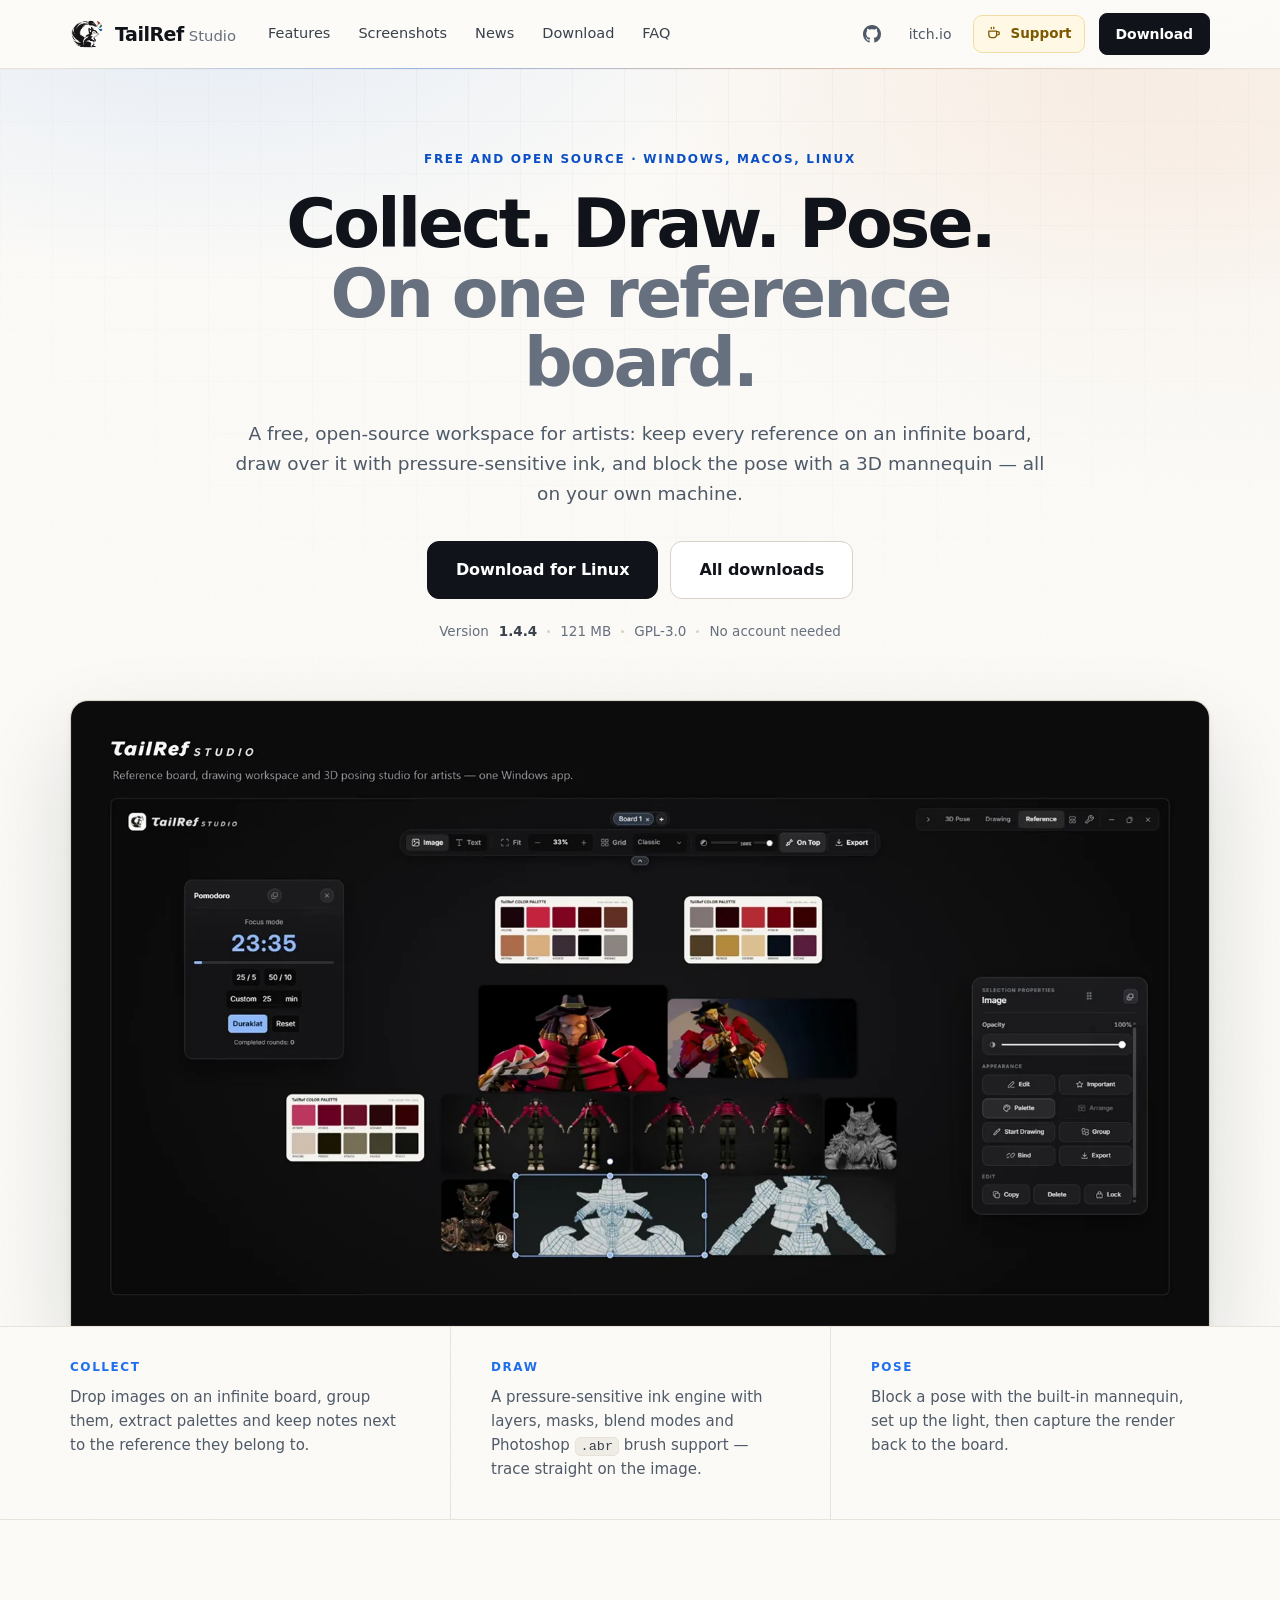
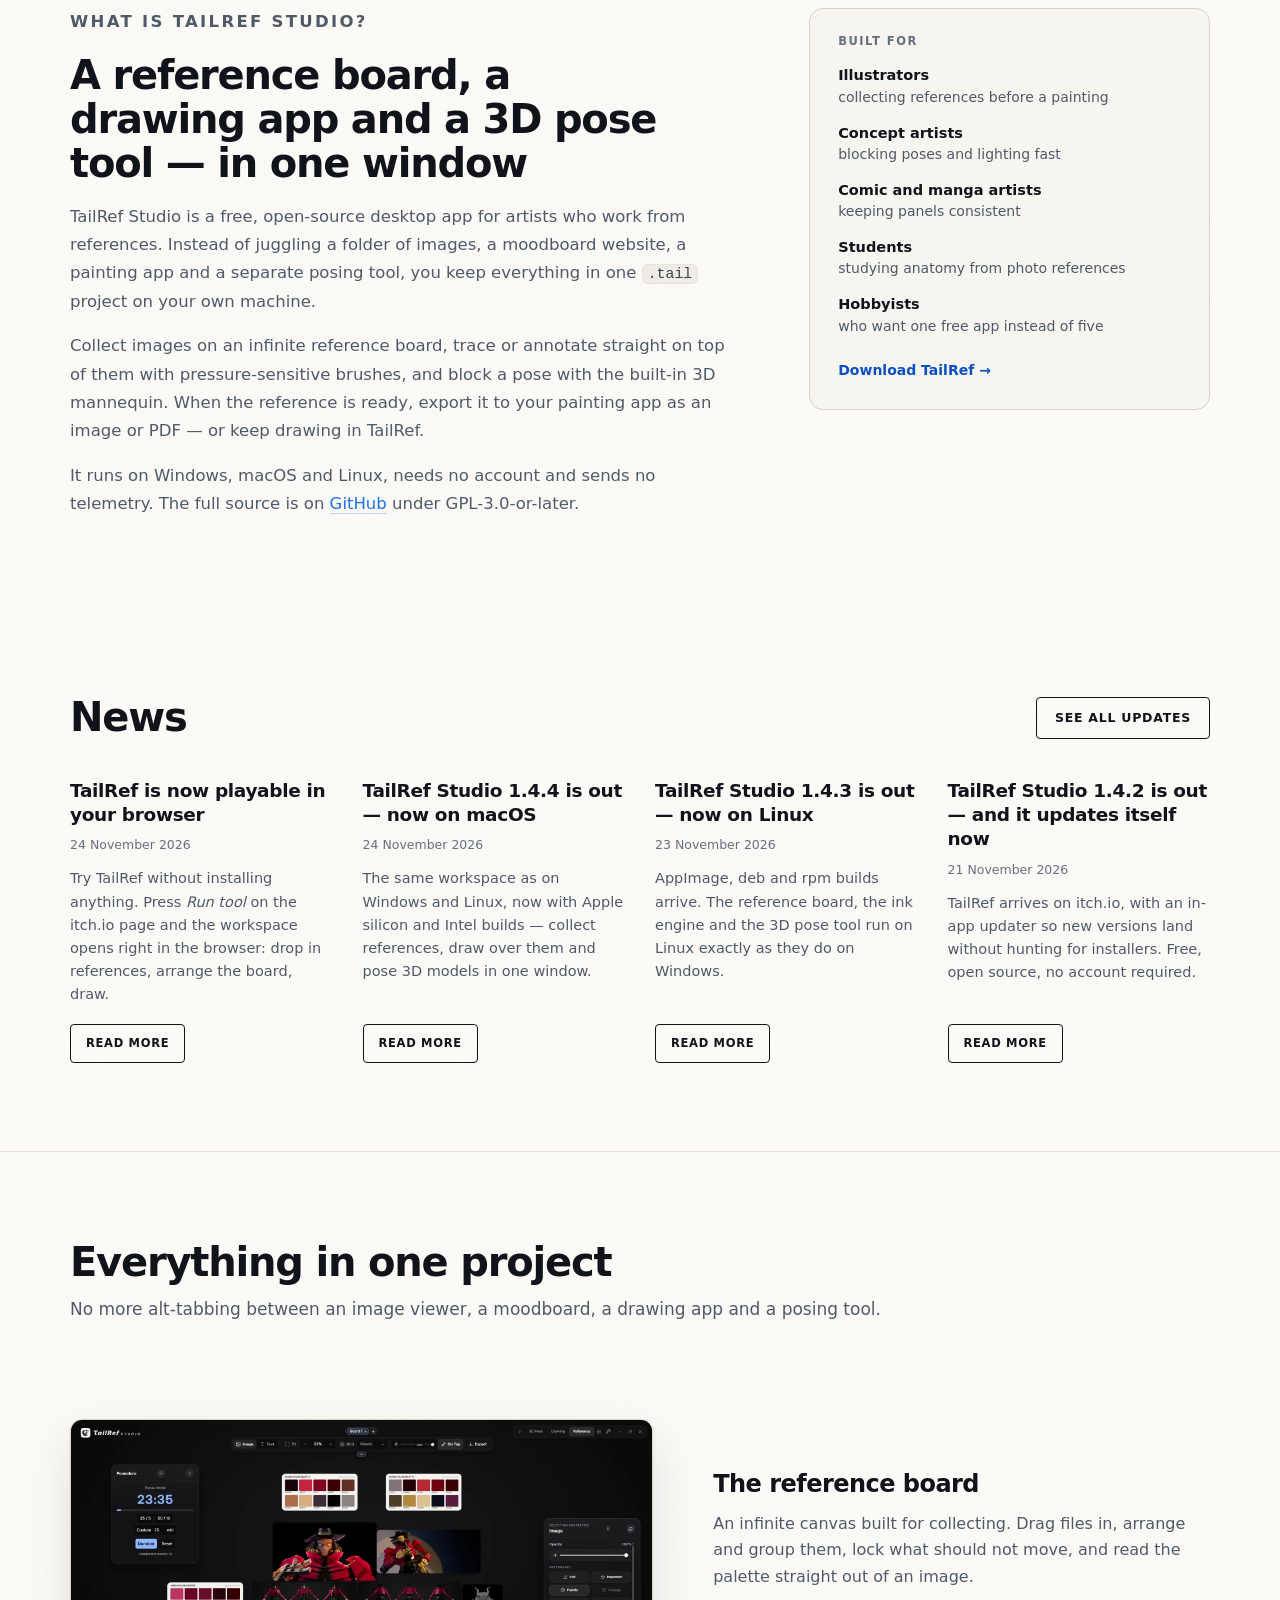
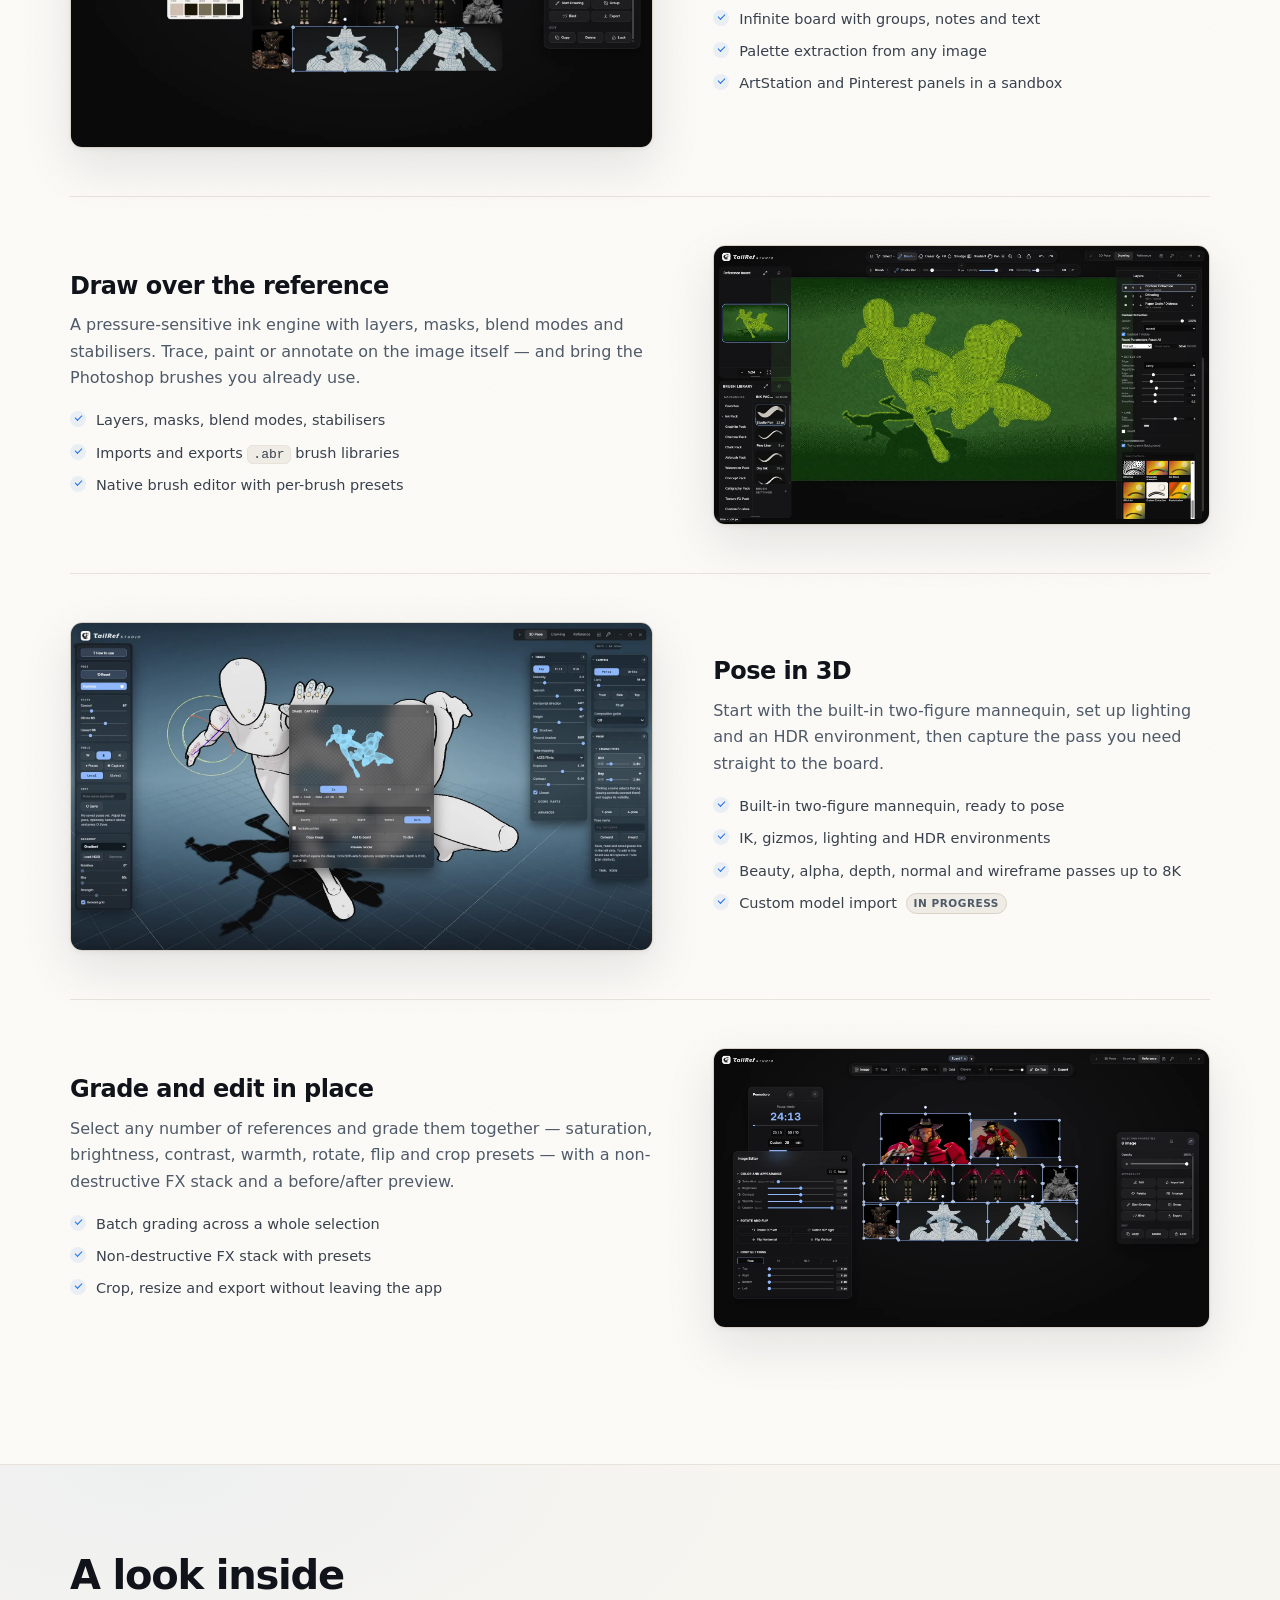
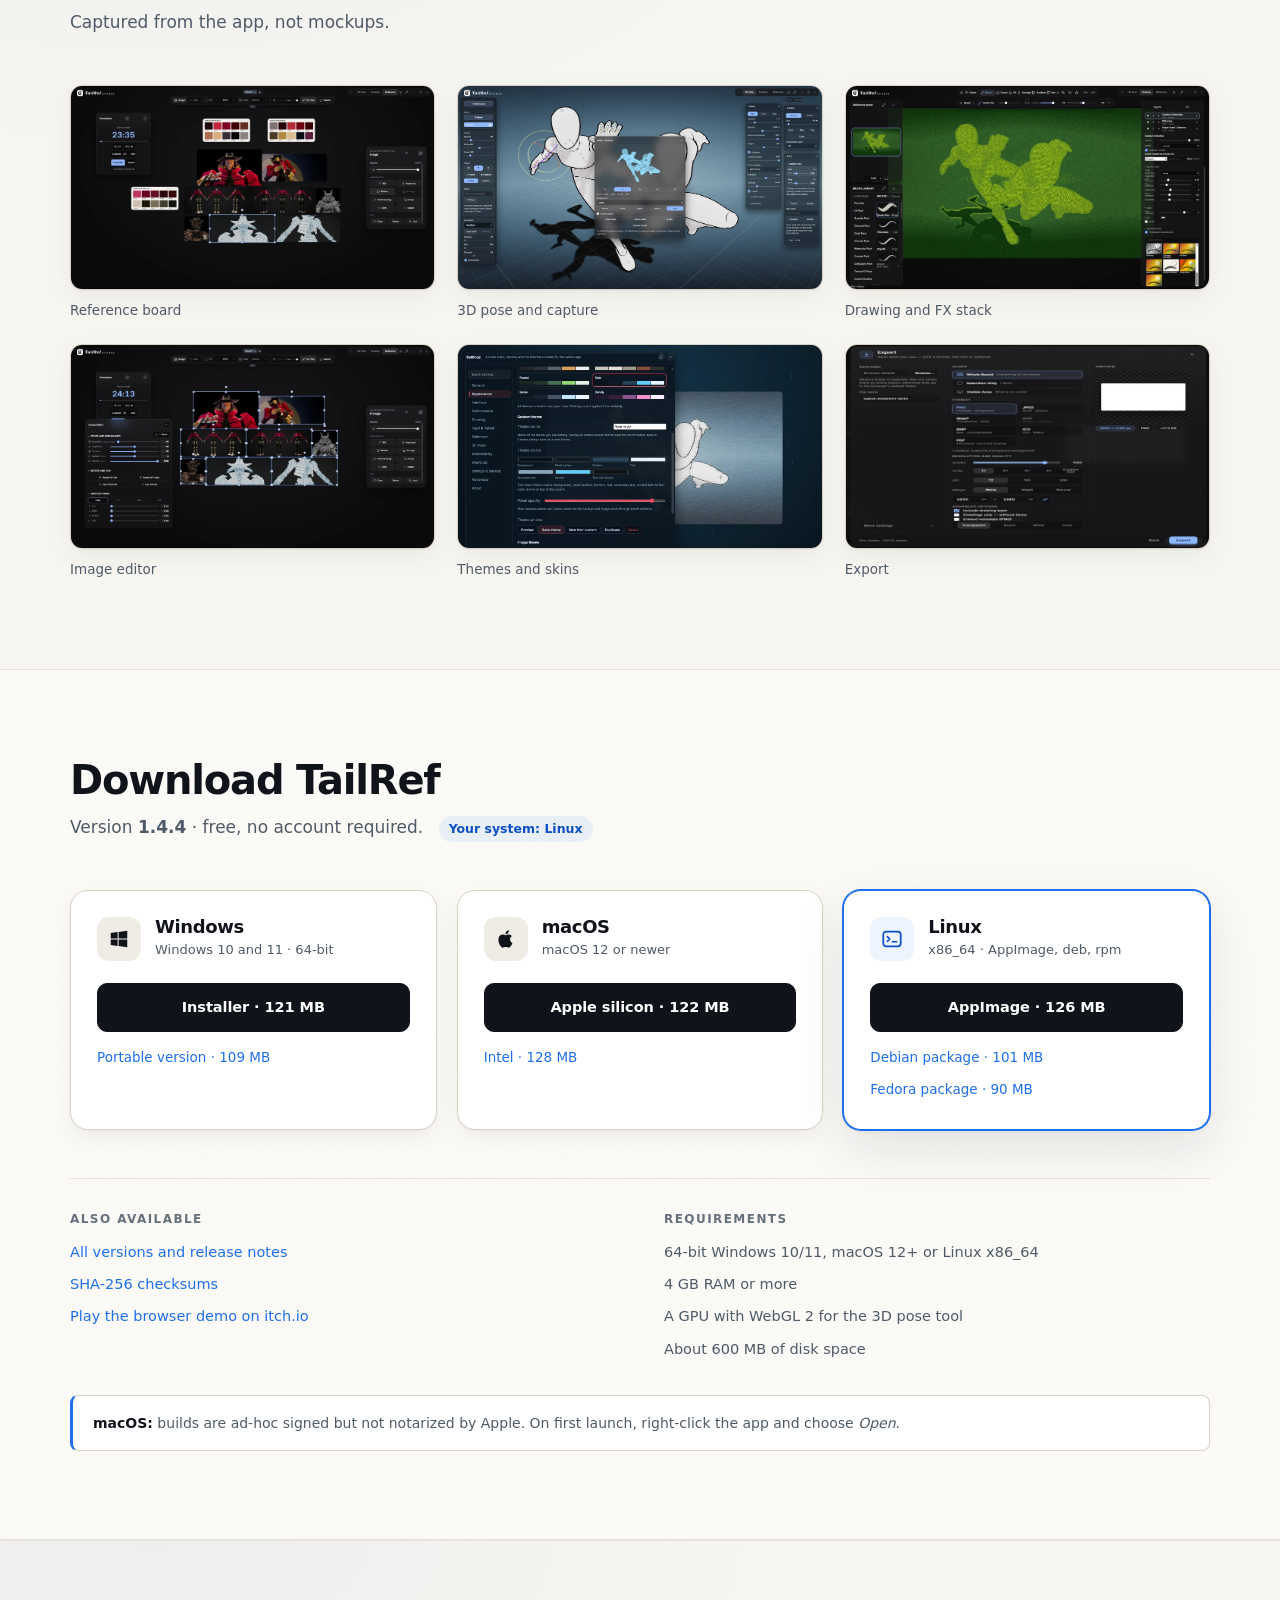
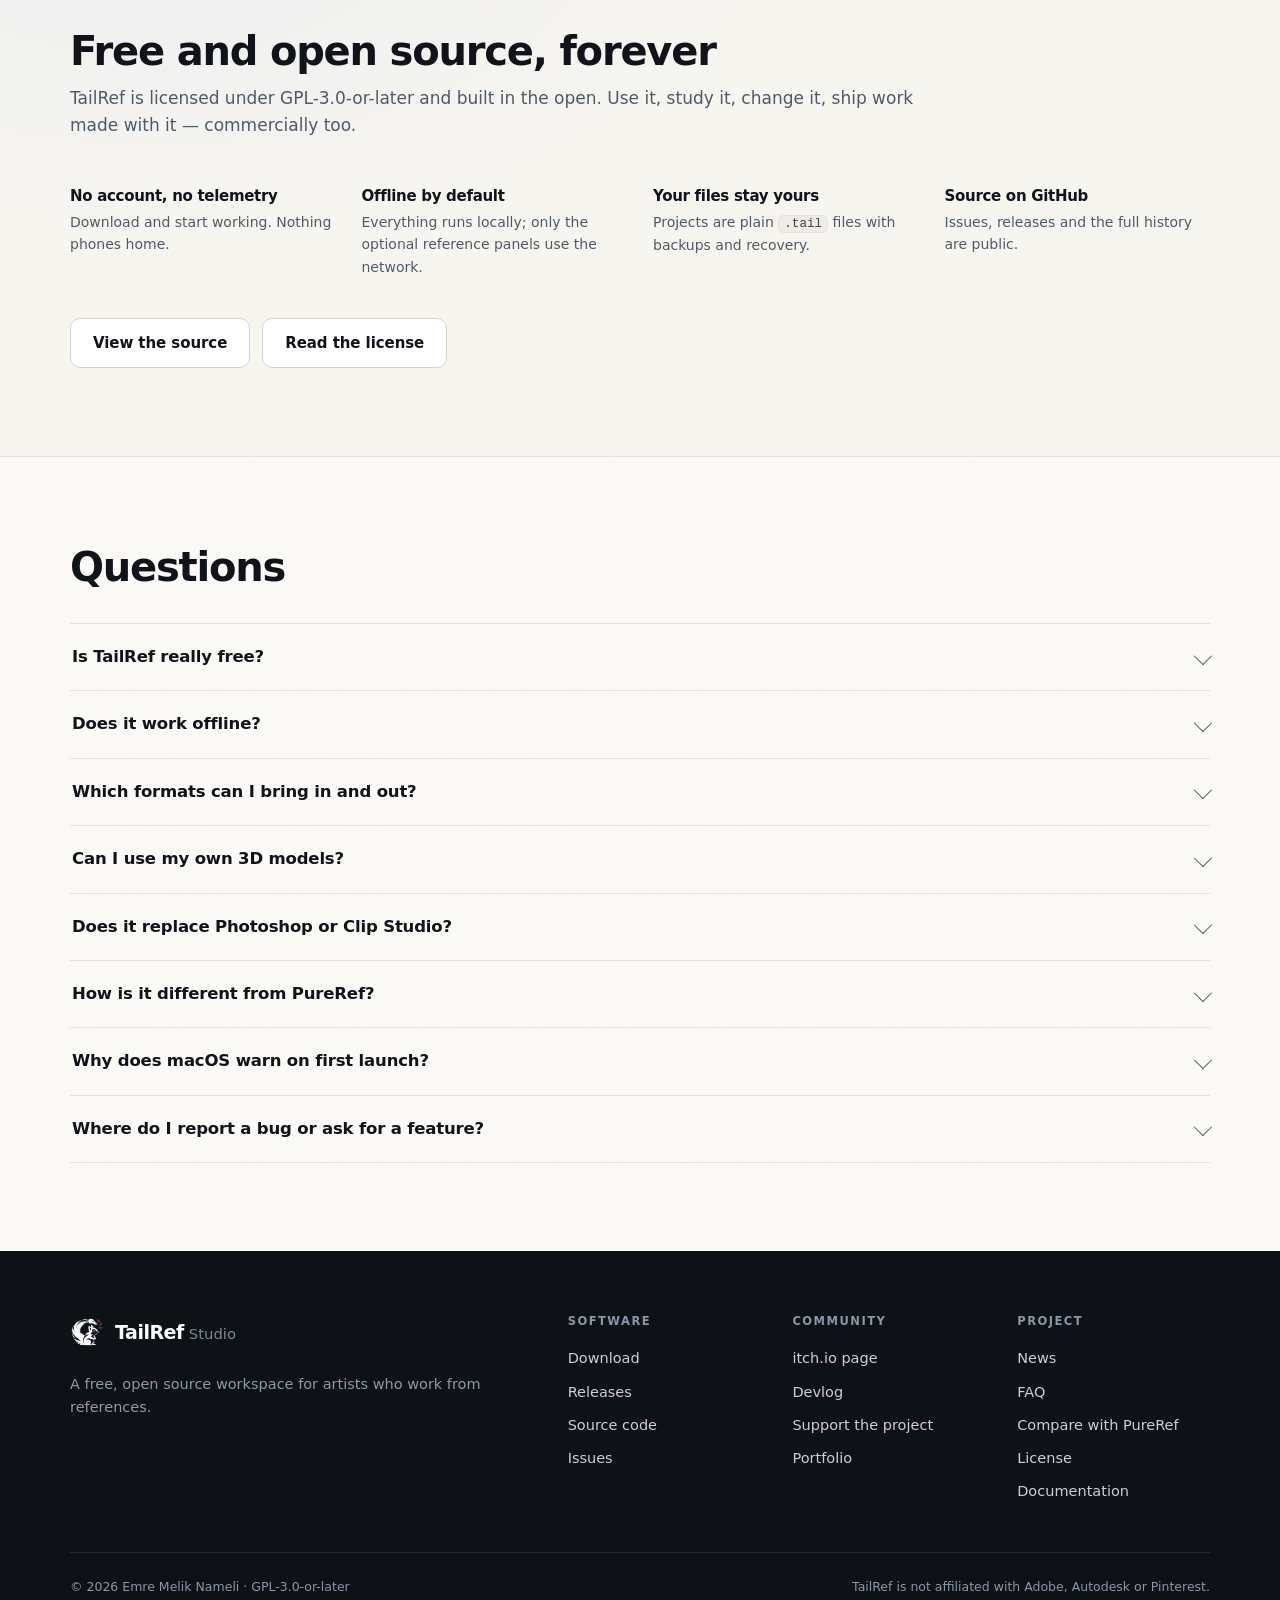
==== commit 29dfca99: "Use light logo in the footer" ====
--- a/index.html
+++ b/index.html
@@ -570,7 +570,7 @@
   <div class="wrap foot-top">
     <div class="foot-brand">
       <a class="brand brand-light" href="./">
-        <img class="brand-mark" src="assets/logo.png" width="36" height="36" alt="" decoding="async">
+        <img class="brand-mark" src="assets/logo-light.png" width="36" height="36" alt="" decoding="async">
         <span class="brand-text">TailRef<em>Studio</em></span>
       </a>
       <p>A free, open source workspace for artists who work from references.</p>
